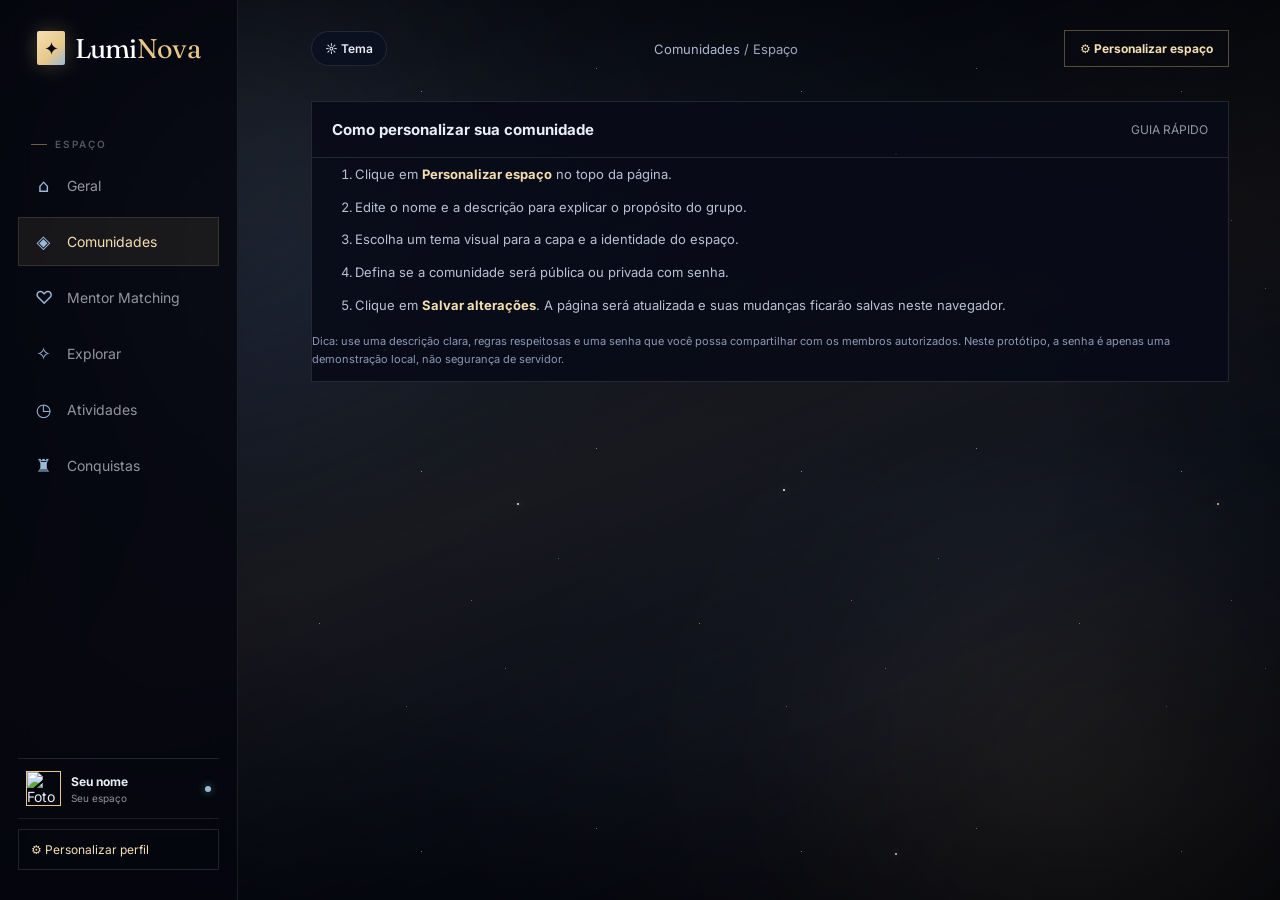
==== comunidade-detalhe.html @ b1972769 "Add files via upload" ====
<!doctype html><html lang="pt-BR"><head><meta charset="UTF-8"><meta name="viewport" content="width=device-width,initial-scale=1"><meta name="theme-color" content="#080b16"><title>Espaço da comunidade — LumiNova</title><link rel="preconnect" href="https://fonts.googleapis.com"><link href="https://fonts.googleapis.com/css2?family=Fraunces:opsz,wght@9..144,400;9..144,500&family=Inter:wght@300;400;500;600;700&display=swap" rel="stylesheet"><link rel="stylesheet" href="style.css"></head><body class="ln-page">
<div class="sky" aria-hidden="true"><div class="haze haze--north"></div><div class="haze haze--south"></div><div class="belt"></div><div class="stars stars--far"></div><div class="stars stars--near"></div><div class="vignette"></div></div><div class="ln-layout"><aside class="sidebar ln-profile-sidebar">
<a class="brand" href="perfil.html" aria-label="LumiNova início"><span class="brand-mark">✦</span><span>Lumi<span>Nova</span></span></a>
<p class="nav-label">ESPAÇO</p><nav class="main-nav"><a href="geral.html" class="nav-link"><span>⌂</span> Geral</a><a href="comunidades.html" class="nav-link active"><span>◈</span> Comunidades</a><a href="mentor-matching.html" class="nav-link"><span>♡</span> Mentor Matching</a><a href="#" class="nav-link" data-construction="Explorar"><span>✧</span> Explorar</a><a href="#" class="nav-link" data-construction="Atividades"><span>◷</span> Atividades</a><a href="#" class="nav-link" data-construction="Conquistas"><span>♜</span> Conquistas</a></nav><div class="sidebar-bottom"><div class="mini-profile"><img id="sideAvatar" src="" alt="Foto de perfil"><div><strong id="sideName">Seu nome</strong><small>Seu espaço</small></div><span class="online-dot"></span></div><a class="settings-link" href="perfil.html" style="text-decoration:none;display:block">⚙ Personalizar perfil</a></div></aside><main class="ln-content"><header class="ln-top"><button type="button" class="ln-theme-toggle" id="lnThemeToggle" aria-label="Alternar tema" title="Alternar modo claro/escuro">☼ Tema</button><div class="ln-crumb"><a href="comunidades.html" style="color:#aeb6d1;text-decoration:none">Comunidades</a> <span> / </span> <span id="detailCrumb">Espaço</span></div><button class="ln-btn ghost" id="customizeCommunity">⚙ Personalizar espaço</button></header><div id="detailRoot"></div>
<section class="ln-panel ln-tutorial"><div class="ln-panel-head"><h2>Como personalizar sua comunidade</h2><span class="ln-muted">GUIA RÁPIDO</span></div><ol><li>Clique em <strong>Personalizar espaço</strong> no topo da página.</li><li>Edite o nome e a descrição para explicar o propósito do grupo.</li><li>Escolha um tema visual para a capa e a identidade do espaço.</li><li>Defina se a comunidade será pública ou privada com senha.</li><li>Clique em <strong>Salvar alterações</strong>. A página será atualizada e suas mudanças ficarão salvas neste navegador.</li></ol><p class="ln-notice">Dica: use uma descrição clara, regras respeitosas e uma senha que você possa compartilhar com os membros autorizados. Neste protótipo, a senha é apenas uma demonstração local, não segurança de servidor.</p></section></main></div><div class="ln-modal-backdrop" id="customizeModal"><form class="ln-modal" id="customizeForm"><span class="ln-kicker">IDENTIDADE DO ESPAÇO</span><h2>Personalizar comunidade</h2><p>Adapte a página ao estilo do seu grupo. As mudanças ficam salvas neste navegador.</p><div class="ln-field"><label for="editName">Nome</label><input class="ln-input" id="editName" maxlength="50" required></div><div class="ln-field"><label for="editDesc">Descrição</label><textarea id="editDesc" maxlength="180" required></textarea></div><div class="ln-setting-grid"><div class="ln-field"><label for="editTheme">Tema visual</label><select class="ln-input" id="editTheme"><option value="purple">Violeta cósmico</option><option value="blue">Azul digital</option><option value="rose">Rosa criativo</option><option value="green">Verde natureza</option></select></div><div class="ln-field"><label for="editPrivacy">Privacidade</label><select class="ln-input" id="editPrivacy"><option value="public">Pública</option><option value="private">Privada com senha</option></select></div></div><div class="ln-field" id="editPasswordWrap"><label for="editPassword">Definir nova senha (opcional)</label><input class="ln-input" id="editPassword" type="password" minlength="4" placeholder="Deixe vazio para manter a atual"></div><div class="ln-modal-actions"><button type="button" class="ln-btn ghost" data-close>Cancelar</button><button class="ln-btn" type="submit">Salvar alterações</button></div></form></div><div class="ln-modal-backdrop" id="passwordModal"><form class="ln-modal" id="passwordForm"><span class="ln-kicker">ESPAÇO PRIVADO</span><h2>Esta comunidade tem acesso restrito</h2><p>Digite a senha de acesso para entrar neste espaço.</p><div class="ln-field"><label for="accessPassword">Senha</label><input class="ln-input" id="accessPassword" type="password" required autocomplete="current-password"></div><p id="passwordError" style="color:#ff9fbd;display:none">Senha incorreta. Tente novamente.</p><div class="ln-modal-actions"><a href="comunidades.html" class="ln-btn ghost" style="text-decoration:none">Voltar</a><button class="ln-btn" type="submit">Entrar</button></div></form></div><script src="comunidade-app.js" defer></script><script src="comunidade-enhancements.js" defer></script></body></html>
---- style.css ----
/* ============================================================
   BASE
   ============================================================ */
*,
*::before,
*::after {
  box-sizing: border-box;
  margin: 0;
  padding: 0;
}

:root {
  --bg: #04060f;
  --bg-soft: #080c18;
  --ink: #e9eef7;
  --ink-mid: rgba(233, 238, 247, 0.62);
  --ink-low: rgba(233, 238, 247, 0.34);
  --line: rgba(233, 238, 247, 0.1);

  --gold: #e8c88a;
  --gold-soft: #f4dfb3;
  --ice: #9db9d8;
  --ice-soft: #c6d7ea;

  --serif: "Fraunces", Georgia, serif;
  --sans: "Inter", system-ui, sans-serif;

  --ease: cubic-bezier(0.22, 1, 0.36, 1);
}

html,
body {
  height: 100%;
}

body {
  font-family: var(--sans);
  background: var(--bg);
  color: var(--ink);
  overflow: hidden;
  -webkit-font-smoothing: antialiased;
  text-rendering: optimizeLegibility;
}

button {
  font-family: inherit;
}

/* ============================================================
   CÉU
   ============================================================ */
.sky {
  position: fixed;
  inset: 0;
  z-index: 1;
  background:
    radial-gradient(
      1200px 700px at 18% 12%,
      rgba(157, 185, 216, 0.09),
      transparent 60%
    ),
    radial-gradient(
      1000px 600px at 82% 88%,
      rgba(232, 200, 138, 0.07),
      transparent 60%
    ),
    linear-gradient(180deg, #04060f 0%, #070b16 55%, #04060f 100%);
  overflow: hidden;
}

/* névoas (2, não 3) */
.haze {
  position: absolute;
  border-radius: 50%;
  filter: blur(90px);
  mix-blend-mode: screen;
  opacity: 0.5;
}
.haze--north {
  width: 60vmax;
  height: 45vmax;
  top: -12%;
  left: -12%;
  background: radial-gradient(
    circle,
    rgba(157, 185, 216, 0.35),
    transparent 65%
  );
  animation: hazeA 90s ease-in-out infinite alternate;
}
.haze--south {
  width: 55vmax;
  height: 50vmax;
  bottom: -18%;
  right: -12%;
  background: radial-gradient(
    circle,
    rgba(232, 200, 138, 0.22),
    transparent 65%
  );
  animation: hazeB 110s ease-in-out infinite alternate;
}
@keyframes hazeA {
  to {
    transform: translate(5%, 4%) scale(1.08);
  }
}
@keyframes hazeB {
  to {
    transform: translate(-4%, -5%) scale(1.06);
  }
}

/* via láctea */
.belt {
  position: absolute;
  left: 50%;
  top: 50%;
  width: 220vmax;
  height: 70vmax;
  transform: translate(-50%, -50%) rotate(-22deg);
  background: linear-gradient(
    180deg,
    transparent 0%,
    rgba(157, 185, 216, 0.035) 25%,
    rgba(232, 200, 138, 0.09) 50%,
    rgba(157, 185, 216, 0.035) 75%,
    transparent 100%
  );
  filter: blur(28px);
  animation: beltBreath 14s ease-in-out infinite;
}
@keyframes beltBreath {
  0%,
  100% {
    opacity: 0.85;
  }
  50% {
    opacity: 1;
  }
}

/* estrelas (2 camadas — menos é mais) */
.stars {
  position: absolute;
  inset: 0;
  background-repeat: repeat;
}
.stars--far {
  background-image:
    radial-gradient(
      1px 1px at 11% 24%,
      rgba(233, 238, 247, 0.8) 50%,
      transparent 51%
    ),
    radial-gradient(
      1px 1px at 33% 76%,
      rgba(233, 238, 247, 0.55) 50%,
      transparent 51%
    ),
    radial-gradient(
      1px 1px at 57% 18%,
      rgba(198, 215, 234, 0.8) 50%,
      transparent 51%
    ),
    radial-gradient(
      1px 1px at 84% 64%,
      rgba(244, 223, 179, 0.7) 50%,
      transparent 51%
    ),
    radial-gradient(
      1px 1px at 7% 86%,
      rgba(233, 238, 247, 0.5) 50%,
      transparent 51%
    ),
    radial-gradient(
      1px 1px at 47% 47%,
      rgba(233, 238, 247, 0.45) 50%,
      transparent 51%
    ),
    radial-gradient(
      1px 1px at 76% 30%,
      rgba(198, 215, 234, 0.65) 50%,
      transparent 51%
    ),
    radial-gradient(
      1px 1px at 24% 58%,
      rgba(233, 238, 247, 0.55) 50%,
      transparent 51%
    );
  background-size: 380px 380px;
  opacity: 0.7;
  animation: twinkle 7s ease-in-out infinite alternate;
}
.stars--near {
  background-image:
    radial-gradient(
      2px 2px at 28% 22%,
      rgba(233, 238, 247, 1) 50%,
      transparent 51%
    ),
    radial-gradient(
      2px 2px at 74% 72%,
      rgba(244, 223, 179, 0.95) 50%,
      transparent 51%
    ),
    radial-gradient(
      2px 2px at 55% 50%,
      rgba(198, 215, 234, 0.95) 50%,
      transparent 51%
    ),
    radial-gradient(
      2px 2px at 12% 70%,
      rgba(233, 238, 247, 0.9) 50%,
      transparent 51%
    );
  background-size: 700px 700px;
  opacity: 0.85;
  filter: drop-shadow(0 0 3px rgba(198, 215, 234, 0.5));
  animation: twinkle 11s ease-in-out infinite alternate;
}
@keyframes twinkle {
  from {
    opacity: 0.55;
  }
  to {
    opacity: 0.95;
  }
}

/* vinheta */
.vignette {
  position: absolute;
  inset: 0;
  background: radial-gradient(
    ellipse at center,
    transparent 45%,
    rgba(0, 0, 0, 0.55) 100%
  );
  pointer-events: none;
}

/* ============================================================
   INTRO 
   ============================================================ */
.intro {
  position: fixed;
  inset: 0;
  z-index: 50;
  display: grid;
  place-items: center;
  background: #04060f;
  transition: opacity 1.1s var(--ease);
}
body.ready .intro {
  opacity: 0;
  pointer-events: none;
}

/* um único flash, um anel, uma palavra */
.intro__core {
  width: 6px;
  height: 6px;
  border-radius: 50%;
  background: #fff;
  box-shadow:
    0 0 24px 8px rgba(244, 223, 179, 0.9),
    0 0 80px 30px rgba(232, 200, 138, 0.35);
  animation: coreGrow 2.4s var(--ease) forwards;
}
@keyframes coreGrow {
  0% {
    transform: scale(0);
    opacity: 0;
  }
  40% {
    transform: scale(1);
    opacity: 1;
  }
  100% {
    transform: scale(4.5);
    opacity: 0;
  }
}

.intro__ring {
  position: absolute;
  width: 14px;
  height: 14px;
  border-radius: 50%;
  border: 1px solid rgba(244, 223, 179, 0.7);
  animation: ringOut 2.4s var(--ease) forwards;
  opacity: 0;
}
@keyframes ringOut {
  0%,
  40% {
    transform: scale(0);
    opacity: 0;
  }
  55% {
    transform: scale(1);
    opacity: 1;
  }
  100% {
    transform: scale(70);
    opacity: 0;
  }
}

.intro__word {
  position: absolute;
  left: 50%;
  top: 50%;
  transform: translate(-50%, -50%);
  font-family: var(--serif);
  font-weight: 300;
  font-size: clamp(44px, 8vw, 96px);
  letter-spacing: 0.28em;
  color: transparent;
  background: linear-gradient(180deg, #ffffff 0%, #f4dfb3 55%, #9db9d8 100%);
  -webkit-background-clip: text;
  background-clip: text;
  -webkit-text-fill-color: transparent;
  opacity: 0;
  animation: wordIn 1.4s var(--ease) 0.9s forwards;
  user-select: none;
  padding-left: 0.28em;
}
@keyframes wordIn {
  0% {
    opacity: 0;
    letter-spacing: 0.55em;
    filter: blur(14px);
  }
  100% {
    opacity: 1;
    letter-spacing: 0.28em;
    filter: blur(0);
  }
}

.intro__skip {
  position: absolute;
  right: 24px;
  bottom: 24px;
  padding: 8px 16px;
  background: transparent;
  border: 1px solid var(--line);
  border-radius: 100px;
  color: var(--ink-low);
  font-size: 11px;
  letter-spacing: 0.14em;
  text-transform: uppercase;
  cursor: pointer;
  transition:
    color 0.25s var(--ease),
    border-color 0.25s var(--ease);
  opacity: 0;
  animation: fadeIn 0.7s var(--ease) 1.4s forwards;
}
.intro__skip:hover {
  color: var(--gold-soft);
  border-color: rgba(232, 200, 138, 0.35);
}
@keyframes fadeIn {
  to {
    opacity: 1;
  }
}

.screen {
  position: relative;
  z-index: 5;
  min-height: 100vh;
  display: none;
  opacity: 0;
  transition: opacity 0.8s var(--ease);
}
.screen.is-active {
  display: grid;
  opacity: 1;
}

/* ---------- BOAS-VINDAS ---------- */
.welcome {
  place-items: center;
  text-align: center;
  padding: 40px 24px;
}

.welcome__inner {
  display: grid;
  gap: 22px;
  justify-items: center;
  max-width: 640px;
}

.welcome__mark {
  display: inline-flex;
  align-items: center;
  gap: 10px;
  color: var(--ink-mid);
  font-family: var(--serif);
  font-size: 15px;
  letter-spacing: 0.16em;
  text-transform: uppercase;
  opacity: 0;
  animation: rise 0.9s var(--ease) 0.1s forwards;
}
.welcome__mark svg {
  filter: drop-shadow(0 0 6px rgba(232, 200, 138, 0.5));
}

.welcome__title {
  font-family: var(--serif);
  font-weight: 300;
  font-size: clamp(56px, 12vw, 150px);
  line-height: 0.95;
  letter-spacing: 0.14em;
  padding-left: 0.14em;
  color: transparent;
  background: linear-gradient(180deg, #ffffff 0%, #f4dfb3 55%, #9db9d8 100%);
  -webkit-background-clip: text;
  background-clip: text;
  -webkit-text-fill-color: transparent;
  opacity: 0;
  animation: rise 1.1s var(--ease) 0.25s forwards;
  user-select: none;
}

.welcome__sub {
  font-family: var(--serif);
  font-style: italic;
  font-size: clamp(15px, 1.6vw, 20px);
  color: var(--ink-mid);
  letter-spacing: 0.02em;
  opacity: 0;
  animation: rise 1s var(--ease) 0.45s forwards;
}

.welcome__cta {
  margin-top: 10px;
  padding: 14px 42px;
  background: transparent;
  border: 1px solid rgba(232, 200, 138, 0.4);
  border-radius: 100px;
  color: var(--gold-soft);
  font-size: 12px;
  font-weight: 500;
  letter-spacing: 0.22em;
  text-transform: uppercase;
  cursor: pointer;
  transition:
    background 0.3s var(--ease),
    border-color 0.3s var(--ease),
    color 0.3s var(--ease),
    transform 0.3s var(--ease);
  opacity: 0;
  animation: rise 1s var(--ease) 0.65s forwards;
}
.welcome__cta:hover {
  background: rgba(232, 200, 138, 0.08);
  border-color: rgba(232, 200, 138, 0.75);
  color: #fff;
  transform: translateY(-1px);
}

.welcome__foot {
  margin-top: 30px;
  font-size: 11px;
  color: var(--ink-low);
  letter-spacing: 0.2em;
  text-transform: uppercase;
  opacity: 0;
  animation: rise 1s var(--ease) 0.85s forwards;
}

@keyframes rise {
  from {
    opacity: 0;
    transform: translateY(14px);
  }
  to {
    opacity: 1;
    transform: translateY(0);
  }
}

/* ----------  LOGIN ---------- */
.login {
  grid-template-columns: 1.05fr 1fr;
  align-items: center;
  gap: 70px;
  max-width: 1180px;
  margin: 0 auto;
  padding: 100px 44px 48px;
}

.login__intro {
  max-width: 480px;
}

.login__eyebrow {
  font-size: 11px;
  letter-spacing: 0.28em;
  text-transform: uppercase;
  color: var(--ink-low);
  margin-bottom: 20px;
  display: inline-flex;
  align-items: center;
  gap: 12px;
}
.login__eyebrow::before,
.login__eyebrow::after {
  content: "";
  width: 28px;
  height: 1px;
  background: linear-gradient(90deg, transparent, rgba(232, 200, 138, 0.45));
}
.login__eyebrow::after {
  background: linear-gradient(90deg, rgba(232, 200, 138, 0.45), transparent);
}

.login__title {
  font-family: var(--serif);
  font-weight: 300;
  font-size: clamp(34px, 4.2vw, 52px);
  line-height: 1.08;
  letter-spacing: -0.01em;
  margin-bottom: 20px;
}
.login__title em {
  font-style: italic;
  color: var(--gold-soft);
}

.login__text {
  font-size: 15px;
  line-height: 1.75;
  color: var(--ink-mid);
  margin-bottom: 30px;
}

.login__facts {
  list-style: none;
  display: grid;
  gap: 12px;
}
.login__facts li {
  display: flex;
  align-items: center;
  gap: 12px;
  font-size: 14px;
  color: var(--ink-mid);
}
.dot {
  width: 5px;
  height: 5px;
  border-radius: 50%;
  background: var(--gold);
  box-shadow: 0 0 8px rgba(232, 200, 138, 0.7);
  flex-shrink: 0;
}

/* card */
.card {
  padding: 38px 34px;
  background: rgba(255, 255, 255, 0.028);
  border: 1px solid var(--line);
  border-radius: 20px;
  backdrop-filter: blur(18px);
  box-shadow: 0 30px 70px rgba(0, 0, 0, 0.45);
}

.card h2 {
  font-family: var(--serif);
  font-weight: 400;
  font-size: 26px;
  letter-spacing: -0.01em;
  margin-bottom: 6px;
}
.card__sub {
  font-size: 13px;
  color: var(--ink-mid);
  margin-bottom: 26px;
}

.field {
  margin-bottom: 18px;
}

.field label {
  display: block;
  font-size: 11px;
  font-weight: 500;
  letter-spacing: 0.12em;
  text-transform: uppercase;
  color: var(--ink-mid);
  margin-bottom: 8px;
}

.field input {
  width: 100%;
  padding: 13px 15px;
  background: rgba(255, 255, 255, 0.035);
  border: 1px solid var(--line);
  border-radius: 11px;
  color: var(--ink);
  font-family: var(--sans);
  font-size: 14px;
  transition:
    border-color 0.25s var(--ease),
    background 0.25s var(--ease),
    box-shadow 0.25s var(--ease);
}
.field input::placeholder {
  color: rgba(233, 238, 247, 0.28);
}
.field input:focus {
  outline: none;
  border-color: rgba(157, 185, 216, 0.5);
  background: rgba(157, 185, 216, 0.05);
  box-shadow: 0 0 0 3px rgba(157, 185, 216, 0.08);
}

.field--pw {
  position: relative;
}
.field--pw input {
  padding-right: 84px;
}

.toggle-pw {
  position: absolute;
  right: 12px;
  top: 11px;
  padding: 4px 8px;
  background: none;
  border: none;
  color: var(--ice);
  font-size: 11px;
  font-weight: 500;
  letter-spacing: 0.08em;
  text-transform: uppercase;
  cursor: pointer;
  transition: color 0.25s var(--ease);
}
.toggle-pw:hover {
  color: var(--ice-soft);
}

.row {
  display: flex;
  align-items: center;
  justify-content: space-between;
  margin-bottom: 22px;
  font-size: 12px;
}
.remember {
  display: inline-flex;
  align-items: center;
  gap: 8px;
  color: var(--ink-mid);
  cursor: pointer;
  font-size: 12px;
}
.remember input {
  accent-color: var(--gold);
  cursor: pointer;
}
.forgot {
  color: var(--ice);
  text-decoration: none;
  transition: color 0.25s var(--ease);
}
.forgot:hover {
  color: var(--ice-soft);
  text-decoration: underline;
}

.btn {
  width: 100%;
  padding: 14px;
  border: none;
  border-radius: 11px;
  font-size: 12px;
  font-weight: 600;
  letter-spacing: 0.22em;
  text-transform: uppercase;
  cursor: pointer;
  transition:
    transform 0.25s var(--ease),
    background 0.25s var(--ease),
    border-color 0.25s var(--ease),
    box-shadow 0.25s var(--ease);
}

.btn--solid {
  background: linear-gradient(
    135deg,
    var(--gold-soft),
    var(--gold) 55%,
    var(--ice)
  );
  color: #0a0f1c;
  box-shadow: 0 10px 30px rgba(232, 200, 138, 0.22);
}
.btn--solid:hover {
  transform: translateY(-1px);
  box-shadow: 0 14px 40px rgba(232, 200, 138, 0.35);
}

.btn--ghost {
  background: transparent;
  border: 1px solid rgba(157, 185, 216, 0.3);
  color: var(--ink);
}
.btn--ghost:hover {
  background: rgba(157, 185, 216, 0.08);
  border-color: rgba(157, 185, 216, 0.55);
}

.or {
  display: flex;
  align-items: center;
  gap: 12px;
  margin: 20px 0;
  color: var(--ink-low);
  font-size: 11px;
  letter-spacing: 0.28em;
  text-transform: uppercase;
}
.or::before,
.or::after {
  content: "";
  flex: 1;
  height: 1px;
  background: linear-gradient(90deg, transparent, var(--line), transparent);
}

.back {
  position: absolute;
  top: 28px;
  left: 34px;
  z-index: 6;
  padding: 6px 4px;
  background: none;
  border: none;
  color: var(--ink-low);
  font-size: 11px;
  letter-spacing: 0.2em;
  text-transform: uppercase;
  cursor: pointer;
  transition: color 0.25s var(--ease);
}
.back:hover {
  color: var(--gold-soft);
}

/* ============================================================
  CADASTRO
   ============================================================ */
.modal {
  position: fixed;
  inset: 0;
  z-index: 80;
  display: none;
  align-items: center;
  justify-content: center;
  padding: 20px;
  background: rgba(4, 6, 15, 0.85);
  backdrop-filter: blur(8px);
}

.modal__box {
  position: relative;
  width: 100%;
  max-width: 420px;
  padding: 32px 28px;
  background: #080c18;
  border: 1px solid var(--line);
  border-radius: 18px;
  box-shadow: 0 40px 90px rgba(0, 0, 0, 0.6);
}

.modal__close {
  position: absolute;
  top: 12px;
  right: 14px;
  width: 30px;
  height: 30px;
  background: transparent;
  border: none;
  color: var(--ink-low);
  font-size: 20px;
  cursor: pointer;
}

.modal__title {
  font-family: var(--serif);
  font-weight: 400;
  font-size: 24px;
  margin-bottom: 4px;
}

.modal__sub {
  font-size: 12px;
  color: var(--ink-mid);
  margin-bottom: 20px;
}

/* ===
   RESPONSIVO
   ===*/
@media (max-width: 900px) {
  body {
    overflow: auto;
  }
  .login {
    grid-template-columns: 1fr;
    gap: 40px;
    max-width: 560px;
    padding: 90px 22px 40px;
  }
  .login__title {
    font-size: 36px;
  }
  .card {
    padding: 30px 24px;
  }
}

@media (prefers-reduced-motion: reduce) {
  *,
  *::before,
  *::after {
    animation-duration: 0.001ms !important;
    transition-duration: 0.001ms !important;
  }
  .intro {
    display: none;
  }
  .welcome__mark,
  .welcome__title,
  .welcome__sub,
  .welcome__cta,
  .welcome__foot {
    opacity: 1 !important;
    transform: none !important;
  }
}
/* ============================================================
   BASE + TEMA (Luminova — Fraunces + Inter, dourado/gelo)
   ============================================================ */
@import url("https://fonts.googleapis.com/css2?family=Fraunces:opsz,wght@9..144,300;9..144,400;9..144,500&family=Inter:wght@300;400;500;600&display=swap");

:root {
  --bg: #04060f;
  --bg-soft: #080c18;
  --panel: #0b1020;
  --panel-2: #0f1428;
  --ink: #e9eef7;
  --muted: rgba(233, 238, 247, 0.62);
  --muted-2: rgba(233, 238, 247, 0.34);
  --line: rgba(233, 238, 247, 0.1);

  --gold: #e8c88a;
  --gold-soft: #f4dfb3;
  --ice: #9db9d8;
  --ice-soft: #c6d7ea;

  --accent: var(--gold);
  --highlight: var(--ice);

  --serif: "Fraunces", Georgia, serif;
  --sans: "Inter", system-ui, sans-serif;
  --ease: cubic-bezier(0.22, 1, 0.36, 1);

  --radius: 2px; /* bordas retas (não curvadas) */
}

* {
  box-sizing: border-box;
  margin: 0;
  padding: 0;
}
html {
  scroll-behavior: smooth;
}

body {
  font-family: var(--sans);
  background: var(--bg);
  color: var(--ink);
  font-size: 14px;
  -webkit-font-smoothing: antialiased;
  text-rendering: optimizeLegibility;
  min-height: 100vh;
  overflow-x: hidden;
}

button,
input,
textarea,
select {
  font: inherit;
  color: inherit;
}
button {
  cursor: pointer;
  background: none;
  border: 0;
}
a {
  color: inherit;
  text-decoration: none;
}

/* ============================================================
   CÉU (fundo cósmico)
   ============================================================ */
.sky {
  position: fixed;
  inset: 0;
  z-index: 0;
  pointer-events: none;
  background:
    radial-gradient(
      1200px 700px at 18% 12%,
      rgba(157, 185, 216, 0.08),
      transparent 60%
    ),
    radial-gradient(
      1000px 600px at 82% 88%,
      rgba(232, 200, 138, 0.06),
      transparent 60%
    ),
    linear-gradient(180deg, #04060f 0%, #070b16 55%, #04060f 100%);
  overflow: hidden;
}
.haze {
  position: absolute;
  border-radius: 50%;
  filter: blur(90px);
  mix-blend-mode: screen;
  opacity: 0.45;
}
.haze--north {
  width: 60vmax;
  height: 45vmax;
  top: -12%;
  left: -12%;
  background: radial-gradient(
    circle,
    rgba(157, 185, 216, 0.32),
    transparent 65%
  );
  animation: hazeA 90s ease-in-out infinite alternate;
}
.haze--south {
  width: 55vmax;
  height: 50vmax;
  bottom: -18%;
  right: -12%;
  background: radial-gradient(
    circle,
    rgba(232, 200, 138, 0.2),
    transparent 65%
  );
  animation: hazeB 110s ease-in-out infinite alternate;
}
@keyframes hazeA {
  to {
    transform: translate(5%, 4%) scale(1.08);
  }
}
@keyframes hazeB {
  to {
    transform: translate(-4%, -5%) scale(1.06);
  }
}

.belt {
  position: absolute;
  left: 50%;
  top: 50%;
  width: 220vmax;
  height: 70vmax;
  transform: translate(-50%, -50%) rotate(-22deg);
  background: linear-gradient(
    180deg,
    transparent 0%,
    rgba(157, 185, 216, 0.035) 25%,
    rgba(232, 200, 138, 0.08) 50%,
    rgba(157, 185, 216, 0.035) 75%,
    transparent 100%
  );
  filter: blur(28px);
  animation: beltBreath 14s ease-in-out infinite;
}
@keyframes beltBreath {
  0%,
  100% {
    opacity: 0.85;
  }
  50% {
    opacity: 1;
  }
}

.stars {
  position: absolute;
  inset: 0;
  background-repeat: repeat;
}
.stars--far {
  background-image:
    radial-gradient(
      1px 1px at 11% 24%,
      rgba(233, 238, 247, 0.8) 50%,
      transparent 51%
    ),
    radial-gradient(
      1px 1px at 33% 76%,
      rgba(233, 238, 247, 0.55) 50%,
      transparent 51%
    ),
    radial-gradient(
      1px 1px at 57% 18%,
      rgba(198, 215, 234, 0.8) 50%,
      transparent 51%
    ),
    radial-gradient(
      1px 1px at 84% 64%,
      rgba(244, 223, 179, 0.7) 50%,
      transparent 51%
    ),
    radial-gradient(
      1px 1px at 7% 86%,
      rgba(233, 238, 247, 0.5) 50%,
      transparent 51%
    ),
    radial-gradient(
      1px 1px at 47% 47%,
      rgba(233, 238, 247, 0.45) 50%,
      transparent 51%
    ),
    radial-gradient(
      1px 1px at 76% 30%,
      rgba(198, 215, 234, 0.65) 50%,
      transparent 51%
    ),
    radial-gradient(
      1px 1px at 24% 58%,
      rgba(233, 238, 247, 0.55) 50%,
      transparent 51%
    );
  background-size: 380px 380px;
  opacity: 0.7;
  animation: twinkle 7s ease-in-out infinite alternate;
}
.stars--near {
  background-image:
    radial-gradient(
      2px 2px at 28% 22%,
      rgba(233, 238, 247, 1) 50%,
      transparent 51%
    ),
    radial-gradient(
      2px 2px at 74% 72%,
      rgba(244, 223, 179, 0.95) 50%,
      transparent 51%
    ),
    radial-gradient(
      2px 2px at 55% 50%,
      rgba(198, 215, 234, 0.95) 50%,
      transparent 51%
    ),
    radial-gradient(
      2px 2px at 12% 70%,
      rgba(233, 238, 247, 0.9) 50%,
      transparent 51%
    );
  background-size: 700px 700px;
  opacity: 0.85;
  filter: drop-shadow(0 0 3px rgba(198, 215, 234, 0.5));
  animation: twinkle 11s ease-in-out infinite alternate;
}
@keyframes twinkle {
  from {
    opacity: 0.55;
  }
  to {
    opacity: 0.95;
  }
}

.vignette {
  position: absolute;
  inset: 0;
  background: radial-gradient(
    ellipse at center,
    transparent 45%,
    rgba(0, 0, 0, 0.5) 100%
  );
}

/* ============================================================
   LAYOUT
   ============================================================ */
.app-shell {
  position: relative;
  z-index: 2;
  min-height: 100vh;
  display: flex;
}

/* ---------- SIDEBAR ---------- */
.sidebar {
  width: 238px;
  flex-shrink: 0;
  padding: 26px 16px 20px;
  display: flex;
  flex-direction: column;
  position: sticky;
  top: 0;
  height: 100vh;
  background: rgba(6, 9, 20, 0.72);
  border-right: 1px solid var(--line);
  backdrop-filter: blur(14px);
}

.brand {
  font-family: var(--serif);
  font-size: 22px;
  font-weight: 400;
  letter-spacing: 0.02em;
  display: flex;
  align-items: center;
  gap: 10px;
  margin: 0 6px 44px;
  padding: 6px 8px;
  border: 1px solid transparent;
  transition:
    border-color 0.25s var(--ease),
    background 0.25s var(--ease);
}
.brand:hover {
  border-color: rgba(232, 200, 138, 0.3);
  background: rgba(232, 200, 138, 0.04);
}
.brand > span:last-child span {
  color: var(--gold);
}
.brand-mark {
  width: 34px;
  height: 34px;
  display: grid;
  place-items: center;
  color: #04060f;
  border-radius: var(--radius);
  background: linear-gradient(
    135deg,
    var(--gold-soft),
    var(--gold) 60%,
    var(--ice)
  );
  font-size: 18px;
  box-shadow: 0 0 22px rgba(232, 200, 138, 0.28);
}

.nav-label {
  font-size: 10px;
  font-weight: 600;
  letter-spacing: 0.24em;
  color: var(--muted-2);
  padding: 0 10px;
  margin-bottom: 12px;
  display: flex;
  align-items: center;
  gap: 8px;
}
.nav-label::before {
  content: "";
  width: 16px;
  height: 1px;
  background: rgba(232, 200, 138, 0.45);
}

.main-nav {
  display: grid;
  gap: 4px;
}

.nav-link {
  display: flex;
  align-items: center;
  gap: 12px;
  color: var(--muted);
  padding: 12px 12px;
  border: 1px solid transparent;
  border-radius: var(--radius);
  font-size: 13px;
  transition:
    background 0.2s var(--ease),
    border-color 0.2s var(--ease),
    color 0.2s var(--ease);
}
.nav-link span {
  width: 22px;
  text-align: center;
  color: var(--ice);
  font-size: 17px;
}
.nav-link:hover,
.nav-link:focus-visible {
  background: rgba(232, 200, 138, 0.05);
  border-color: rgba(232, 200, 138, 0.28);
  color: #fff;
  outline: none;
}
.nav-link:hover span {
  color: var(--gold-soft);
}

.sidebar-bottom {
  margin-top: auto;
  padding-top: 18px;
}

.mini-profile {
  display: flex;
  align-items: center;
  gap: 10px;
  padding: 12px 8px;
  border-top: 1px solid var(--line);
  border-bottom: 1px solid var(--line);
  margin-bottom: 10px;
}
.mini-profile img {
  width: 34px;
  height: 34px;
  object-fit: cover;
  border: 1px solid var(--gold);
  border-radius: var(--radius);
}
.mini-profile div {
  display: grid;
  gap: 3px;
  min-width: 0;
  flex: 1;
}
.mini-profile strong {
  font-size: 12px;
  white-space: nowrap;
  overflow: hidden;
  text-overflow: ellipsis;
}
.mini-profile small {
  font-size: 10px;
  color: var(--muted);
}
.online-dot,
.status-dot {
  width: 7px;
  height: 7px;
  background: #64e4b0;
  box-shadow: 0 0 8px rgba(100, 228, 176, 0.6);
  border-radius: 50%;
}

.settings-link {
  width: 100%;
  padding: 10px 12px;
  border: 1px solid var(--line);
  border-radius: var(--radius);
  color: var(--muted);
  font-size: 12px;
  text-align: left;
  transition:
    border-color 0.2s var(--ease),
    color 0.2s var(--ease),
    background 0.2s var(--ease);
}
.settings-link:hover {
  border-color: rgba(232, 200, 138, 0.4);
  color: var(--gold-soft);
  background: rgba(232, 200, 138, 0.04);
}

/* ---------- MAIN ---------- */
.main-content {
  width: calc(100% - 238px);
  max-width: 1800px;
  margin: 0 auto;
  padding: 0 32px 40px;
  min-width: 0;
}

.topbar {
  height: 72px;
  display: flex;
  align-items: center;
  gap: 16px;
  border-bottom: 1px solid var(--line);
  margin-bottom: 24px;
}
.breadcrumbs {
  color: var(--muted);
  font-size: 12px;
  flex: 1;
  letter-spacing: 0.04em;
}
.breadcrumbs span {
  color: var(--muted-2);
  padding: 0 8px;
}

.search-box {
  height: 38px;
  width: min(340px, 35vw);
  display: flex;
  align-items: center;
  gap: 10px;
  background: rgba(255, 255, 255, 0.03);
  border: 1px solid var(--line);
  border-radius: var(--radius);
  padding: 0 12px;
  color: var(--muted);
}
.search-box > span {
  font-size: 20px;
}
.search-box input {
  width: 100%;
  background: transparent;
  border: 0;
  outline: 0;
  font-size: 12px;
}
.search-box input::placeholder {
  color: var(--muted-2);
}

.icon-button {
  position: relative;
  width: 38px;
  height: 38px;
  background: rgba(255, 255, 255, 0.03);
  border: 1px solid var(--line);
  border-radius: var(--radius);
  color: var(--ice-soft);
  font-size: 18px;
  transition:
    border-color 0.2s var(--ease),
    color 0.2s var(--ease);
}
.icon-button:hover {
  border-color: rgba(232, 200, 138, 0.4);
  color: var(--gold-soft);
}
.icon-button i {
  position: absolute;
  width: 6px;
  height: 6px;
  background: var(--gold);
  border-radius: 50%;
  right: 8px;
  top: 7px;
  box-shadow: 0 0 8px rgba(232, 200, 138, 0.8);
}

/* ============================================================
   PROFILE HERO
   ============================================================ */
.profile-hero {
  border: 1px solid var(--line);
  background: rgba(8, 12, 24, 0.6);
  backdrop-filter: blur(14px);
  border-radius: var(--radius);
  overflow: hidden;
  margin-bottom: 26px;
}

.cover {
  height: 200px;
  position: relative;
  overflow: hidden;
  background: linear-gradient(
    110deg,
    #0a0718 0%,
    #241540 44%,
    #4d2f63 76%,
    #131830 100%
  );
}
.cover::before,
.cover::after {
  content: "";
  position: absolute;
  border-radius: 50%;
  pointer-events: none;
}
.cover::before {
  width: 420px;
  height: 420px;
  right: 10%;
  top: -290px;
  border: 1px solid rgba(232, 200, 138, 0.22);
  box-shadow:
    0 0 0 26px rgba(232, 200, 138, 0.03),
    0 0 0 58px rgba(232, 200, 138, 0.04),
    0 0 0 100px rgba(232, 200, 138, 0.03);
}
.cover::after {
  width: 240px;
  height: 240px;
  right: 18%;
  bottom: -210px;
  background: rgba(157, 185, 216, 0.22);
  box-shadow: 0 0 90px rgba(157, 185, 216, 0.5);
}

.cover[data-style="ocean"] {
  background: linear-gradient(
    110deg,
    #061229,
    #123a63 50%,
    #4a78a8 76%,
    #101838
  );
}
.cover[data-style="sunset"] {
  background: linear-gradient(
    110deg,
    #2a1030,
    #6c2752 53%,
    #b8607a 80%,
    #2c2352
  );
}
.cover[data-style="forest"] {
  background: linear-gradient(
    110deg,
    #0a1f21,
    #104a48 48%,
    #4a8a76 77%,
    #1e2450
  );
}

.cover-stars {
  position: absolute;
  inset: 0;
  opacity: 0.6;
  background-image:
    radial-gradient(2px 2px at 10% 28%, #fff 50%, transparent 60%),
    radial-gradient(1px 1px at 23% 72%, #fff 50%, transparent 60%),
    radial-gradient(2px 2px at 53% 24%, #fff 50%, transparent 60%),
    radial-gradient(1px 1px at 69% 61%, #fff 50%, transparent 60%),
    radial-gradient(2px 2px at 86% 27%, #fff 50%, transparent 60%),
    radial-gradient(1px 1px at 93% 72%, #fff 50%, transparent 60%);
}

.cover-copy {
  position: absolute;
  left: 32px;
  top: 30px;
  z-index: 1;
}
.eyebrow {
  font-size: 10px;
  font-weight: 600;
  letter-spacing: 0.28em;
  color: var(--muted-2);
  text-transform: uppercase;
}
.cover-copy .eyebrow {
  color: var(--gold-soft);
}
.cover-copy p {
  font-family: var(--serif);
  font-size: 24px;
  line-height: 1.3;
  font-weight: 400;
  letter-spacing: -0.01em;
  margin: 12px 0 0;
}
.cover-copy p span {
  color: var(--gold-soft);
}

.cover-edit {
  position: absolute;
  right: 16px;
  top: 14px;
  border: 1px solid rgba(232, 200, 138, 0.32);
  border-radius: var(--radius);
  background: rgba(4, 6, 15, 0.55);
  color: var(--ink);
  padding: 8px 12px;
  font-size: 11px;
  letter-spacing: 0.06em;
  backdrop-filter: blur(8px);
  transition:
    border-color 0.2s var(--ease),
    color 0.2s var(--ease);
}
.cover-edit:hover {
  border-color: rgba(232, 200, 138, 0.7);
  color: var(--gold-soft);
}

.profile-main {
  display: flex;
  align-items: center;
  gap: 20px;
  padding: 0 24px 22px;
  min-height: 150px;
}

.avatar-wrap {
  position: relative;
  flex-shrink: 0;
  margin-top: -46px;
}
.avatar-wrap img {
  width: 108px;
  height: 108px;
  object-fit: cover;
  border: 3px solid rgba(232, 200, 138, 0.35);
  border-radius: var(--radius);
  background: #04060f;
}
.avatar-edit {
  position: absolute;
  right: -4px;
  bottom: -4px;
  width: 28px;
  height: 28px;
  border: 1px solid rgba(232, 200, 138, 0.4);
  background: var(--bg);
  color: var(--gold-soft);
  font-size: 12px;
  border-radius: var(--radius);
  transition:
    background 0.2s var(--ease),
    color 0.2s var(--ease);
}
.avatar-edit:hover {
  background: rgba(232, 200, 138, 0.15);
  color: #fff;
}
.status-dot {
  position: absolute;
  right: 6px;
  top: 6px;
  border: 2px solid var(--bg);
  width: 11px;
  height: 11px;
}

.profile-info {
  min-width: 0;
  flex: 1;
  padding-top: 14px;
}
.name-line {
  display: flex;
  align-items: center;
  gap: 9px;
  flex-wrap: wrap;
}
.name-line h1 {
  font-family: var(--serif);
  font-weight: 400;
  font-size: 26px;
  letter-spacing: -0.01em;
}
.verified {
  display: grid;
  place-items: center;
  width: 16px;
  height: 16px;
  background: var(--gold);
  color: #04060f;
  font-size: 10px;
  border-radius: 50%;
}
.level {
  font-size: 9px;
  font-weight: 600;
  letter-spacing: 0.14em;
  color: var(--gold-soft);
  background: rgba(232, 200, 138, 0.08);
  border: 1px solid rgba(232, 200, 138, 0.28);
  border-radius: var(--radius);
  padding: 4px 7px;
}
.handle {
  margin: 4px 0 10px;
  color: var(--muted);
  font-size: 12px;
  letter-spacing: 0.04em;
}
.bio {
  font-size: 13px;
  color: var(--ink);
  margin: 0 0 12px;
  line-height: 1.7;
  max-width: 620px;
}
.profile-meta {
  display: flex;
  gap: 16px;
  flex-wrap: wrap;
  color: var(--muted);
  font-size: 11px;
}
.profile-meta a {
  color: var(--gold-soft);
  text-decoration: underline;
  text-underline-offset: 3px;
}

.profile-actions {
  display: flex;
  gap: 8px;
  align-self: flex-start;
  margin-top: 22px;
  flex-shrink: 0;
}

.button-primary,
.button-secondary {
  border-radius: var(--radius);
  padding: 10px 16px;
  font-size: 11px;
  font-weight: 600;
  letter-spacing: 0.16em;
  text-transform: uppercase;
  white-space: nowrap;
  transition:
    transform 0.2s var(--ease),
    background 0.2s var(--ease),
    border-color 0.2s var(--ease),
    box-shadow 0.2s var(--ease);
}
.button-primary {
  background: linear-gradient(
    135deg,
    var(--gold-soft),
    var(--gold) 60%,
    var(--ice)
  );
  border: 0;
  color: #04060f;
  box-shadow: 0 8px 22px rgba(232, 200, 138, 0.18);
}
.button-primary:hover {
  transform: translateY(-1px);
  box-shadow: 0 12px 30px rgba(232, 200, 138, 0.3);
}
.button-secondary {
  background: transparent;
  border: 1px solid rgba(157, 185, 216, 0.3);
  color: var(--ink);
}
.button-secondary:hover {
  border-color: rgba(232, 200, 138, 0.55);
  color: var(--gold-soft);
}

.profile-tabs {
  display: flex;
  align-items: center;
  gap: 26px;
  padding: 0 24px;
  border-top: 1px solid var(--line);
  min-height: 50px;
}
.tab {
  height: 50px;
  border-bottom: 1px solid transparent;
  color: var(--muted);
  font-size: 11px;
  letter-spacing: 0.16em;
  text-transform: uppercase;
  padding: 0 2px;
  transition:
    color 0.2s var(--ease),
    border-color 0.2s var(--ease);
}
.tab span {
  font-size: 9px;
  background: rgba(232, 200, 138, 0.1);
  border-radius: var(--radius);
  padding: 3px 5px;
  margin-left: 6px;
}
.tab.active {
  color: var(--gold-soft);
  border-color: var(--gold);
}
.tab:hover {
  color: #fff;
}
.customize-tab {
  margin-left: auto;
  color: var(--ice);
}

/* ============================================================
   CONTENT GRID
   ============================================================ */
.content-grid {
  display: grid;
  grid-template-columns: minmax(0, 1.75fr) minmax(260px, 0.85fr);
  gap: 22px;
}
.left-column,
.right-column {
  min-width: 0;
}

.section-heading,
.side-card-heading {
  display: flex;
  align-items: center;
  justify-content: space-between;
  gap: 12px;
}
.section-heading {
  margin: 0 0 16px;
}
.section-heading h2 {
  font-family: var(--serif);
  font-weight: 400;
  font-size: 20px;
  letter-spacing: -0.01em;
  margin-top: 6px;
}
.muted-count {
  font-size: 13px;
  color: var(--muted-2);
  font-weight: 400;
  font-family: var(--sans);
}
.text-button,
.tiny-link {
  color: var(--gold-soft);
  font-size: 11px;
  letter-spacing: 0.14em;
  text-transform: uppercase;
  transition: color 0.2s var(--ease);
}
.text-button:hover,
.tiny-link:hover {
  color: #fff;
}

/* ---------- COMMUNITY GRID ---------- */
.community-grid {
  display: grid;
  grid-template-columns: repeat(2, minmax(0, 1fr));
  gap: 12px;
  margin-bottom: 26px;
}
.community-card {
  overflow: hidden;
  border: 1px solid var(--line);
  background: rgba(11, 16, 32, 0.72);
  border-radius: var(--radius);
  transition:
    transform 0.2s var(--ease),
    border-color 0.2s var(--ease),
    background 0.2s var(--ease);
  backdrop-filter: blur(10px);
}
.community-card:hover {
  transform: translateY(-2px);
  border-color: rgba(232, 200, 138, 0.45);
}

.community-art {
  height: 120px;
  position: relative;
  overflow: hidden;
  display: grid;
  place-items: center;
}
.community-art::before,
.community-art::after {
  content: "";
  position: absolute;
  border: 1px solid rgba(232, 200, 138, 0.15);
  border-radius: 50%;
  width: 150px;
  height: 150px;
}
.community-art::after {
  width: 210px;
  height: 210px;
}
.community-art > span {
  font-family: var(--serif);
  font-size: 38px;
  font-weight: 400;
  color: #fff;
  z-index: 1;
  text-shadow: 0 0 26px rgba(255, 255, 255, 0.35);
}
.community-art i {
  position: absolute;
  right: 22%;
  top: 18%;
  font-style: normal;
  color: rgba(255, 255, 255, 0.7);
  font-size: 16px;
}
.community-art b {
  position: absolute;
  right: 10px;
  bottom: 8px;
  font-size: 9px;
  letter-spacing: 0.14em;
  color: rgba(255, 255, 255, 0.55);
}

.community-purple .community-art {
  background: radial-gradient(circle at 50% 35%, #7a4fb5, #1a1030 72%);
}
.community-blue .community-art {
  background: radial-gradient(circle at 50% 35%, #4a7fbd, #0f2245 72%);
}
.community-pink .community-art {
  background: radial-gradient(circle at 50% 35%, #b5639d, #331848 72%);
}
.community-teal .community-art {
  background: radial-gradient(circle at 50% 35%, #3fa89c, #0f2e38 72%);
}

.community-body {
  padding: 14px 14px 12px;
}
.card-title {
  display: flex;
  align-items: flex-start;
  justify-content: space-between;
  gap: 8px;
}
.card-title h3 {
  font-size: 13px;
  font-weight: 500;
  letter-spacing: -0.01em;
  margin: 0;
}
.member-count {
  font-size: 10px;
  color: var(--muted);
  white-space: nowrap;
}
.community-body > p {
  color: var(--muted);
  font-size: 11px;
  line-height: 1.6;
  margin: 8px 0 14px;
  min-height: 32px;
}
.card-footer {
  border-top: 1px solid var(--line);
  padding-top: 10px;
  display: flex;
  align-items: center;
  justify-content: space-between;
  gap: 6px;
}
.tag {
  font-size: 9px;
  letter-spacing: 0.14em;
  color: var(--gold-soft);
  background: rgba(232, 200, 138, 0.08);
  border: 1px solid rgba(232, 200, 138, 0.2);
  border-radius: var(--radius);
  padding: 4px 6px;
}
.joined {
  font-size: 10px;
  color: #7ddcae;
  white-space: nowrap;
}

/* ---------- ACTIVITY ---------- */
.activity-section {
  margin-top: 26px;
}
.activity-card {
  display: flex;
  align-items: center;
  gap: 12px;
  padding: 14px;
  margin-bottom: 8px;
  border: 1px solid var(--line);
  border-radius: var(--radius);
  background: rgba(11, 16, 32, 0.72);
  backdrop-filter: blur(10px);
}
.activity-icon {
  width: 34px;
  height: 34px;
  border-radius: var(--radius);
  background: rgba(232, 200, 138, 0.08);
  border: 1px solid rgba(232, 200, 138, 0.2);
  color: var(--gold-soft);
  display: grid;
  place-items: center;
  font-size: 17px;
  flex-shrink: 0;
}
.pink-icon {
  background: rgba(157, 185, 216, 0.08);
  border-color: rgba(157, 185, 216, 0.25);
  color: var(--ice-soft);
}
.activity-text {
  flex: 1;
  min-width: 0;
}
.activity-text p {
  font-size: 12px;
  line-height: 1.65;
  margin: 0 0 5px;
  color: var(--muted);
}
.activity-text strong {
  color: var(--ink);
  font-weight: 500;
}
.activity-text small {
  font-size: 10px;
  color: var(--muted-2);
  letter-spacing: 0.06em;
}
.activity-text small span {
  color: var(--gold-soft);
}
.activity-preview {
  width: 54px;
  height: 46px;
  flex-shrink: 0;
  border-radius: var(--radius);
  background: linear-gradient(
    140deg,
    rgba(232, 200, 138, 0.12),
    rgba(157, 185, 216, 0.12)
  );
  border: 1px solid rgba(232, 200, 138, 0.2);
  display: grid;
  place-content: center;
  text-align: center;
  color: var(--gold-soft);
  font-size: 9px;
  line-height: 1.5;
  letter-spacing: 0.06em;
}
.activity-preview b {
  color: var(--ice-soft);
  font-weight: 500;
}
.badge-preview {
  font-size: 22px;
  color: var(--gold-soft);
}

/* ============================================================
   RIGHT COLUMN
   ============================================================ */
.right-column {
  display: grid;
  align-content: start;
  gap: 14px;
}
.side-card {
  border: 1px solid var(--line);
  border-radius: var(--radius);
  background: rgba(11, 16, 32, 0.72);
  padding: 16px;
  backdrop-filter: blur(10px);
}
.side-card-heading {
  margin-bottom: 16px;
}
.side-card-heading h3 {
  font-size: 12px;
  font-weight: 500;
  letter-spacing: 0.06em;
  text-transform: uppercase;
}
.sparkle {
  color: var(--gold-soft);
  font-size: 16px;
}

.progress-top {
  display: flex;
  align-items: center;
  gap: 12px;
  margin-bottom: 18px;
}
.level-orb {
  width: 44px;
  height: 44px;
  border-radius: var(--radius);
  display: grid;
  place-items: center;
  background: linear-gradient(
    135deg,
    var(--gold-soft),
    var(--gold) 60%,
    var(--ice)
  );
  color: #04060f;
  font-family: var(--serif);
  font-size: 16px;
  font-weight: 500;
  box-shadow: 0 0 22px rgba(232, 200, 138, 0.3);
}
.progress-top div:last-child {
  display: grid;
  gap: 5px;
}
.progress-top strong {
  font-size: 12px;
  font-weight: 500;
}
.progress-top small {
  font-size: 10px;
  color: var(--muted);
}

.progress-label {
  display: flex;
  justify-content: space-between;
  align-items: center;
  margin-bottom: 8px;
}
.progress-label > span {
  font-size: 9px;
  letter-spacing: 0.16em;
  color: var(--muted-2);
}
.progress-label strong {
  font-size: 11px;
  font-weight: 500;
}
.progress-label strong small {
  font-size: 9px;
  color: var(--muted-2);
  font-weight: 400;
}
.progress-track {
  height: 5px;
  background: rgba(255, 255, 255, 0.06);
  border-radius: 0;
  overflow: hidden;
}
.progress-track span {
  display: block;
  height: 100%;
  background: linear-gradient(90deg, var(--gold), var(--ice));
  box-shadow: 0 0 12px rgba(232, 200, 138, 0.5);
}
.progress-note {
  font-size: 10px;
  color: var(--muted);
  margin: 10px 0 0;
}

.achievement-grid {
  display: grid;
  grid-template-columns: repeat(3, minmax(0, 1fr));
  gap: 14px 6px;
}
.achievement {
  display: flex;
  flex-direction: column;
  align-items: center;
  text-align: center;
  gap: 6px;
  min-width: 0;
}
.trophy {
  width: 40px;
  height: 40px;
  border-radius: var(--radius);
  display: grid;
  place-items: center;
  font-size: 19px;
  border: 1px solid var(--line);
}
.gold {
  background: linear-gradient(
    145deg,
    rgba(232, 200, 138, 0.25),
    rgba(232, 200, 138, 0.06)
  );
  color: var(--gold-soft);
}
.violet {
  background: linear-gradient(
    145deg,
    rgba(157, 185, 216, 0.22),
    rgba(157, 185, 216, 0.05)
  );
  color: var(--ice-soft);
}
.blue {
  background: linear-gradient(
    145deg,
    rgba(120, 160, 220, 0.22),
    rgba(120, 160, 220, 0.05)
  );
  color: #a8c6ea;
}
.pink {
  background: linear-gradient(
    145deg,
    rgba(220, 150, 200, 0.22),
    rgba(220, 150, 200, 0.05)
  );
  color: #eab0d6;
}
.teal {
  background: linear-gradient(
    145deg,
    rgba(140, 220, 200, 0.22),
    rgba(140, 220, 200, 0.05)
  );
  color: #a5e2d1;
}
.orange {
  background: linear-gradient(
    145deg,
    rgba(230, 180, 130, 0.22),
    rgba(230, 180, 130, 0.05)
  );
  color: #e9c095;
}
.achievement b {
  font-size: 10px;
  font-weight: 500;
  color: var(--ink);
}
.achievement small {
  font-size: 9px;
  color: var(--muted-2);
}

.favorites-card {
  position: relative;
  overflow: hidden;
}
.favorites-card::after {
  content: "✧";
  position: absolute;
  right: 12px;
  bottom: -20px;
  font-size: 90px;
  color: rgba(232, 200, 138, 0.05);
}
.quote-mark {
  font-family: var(--serif);
  font-size: 40px;
  line-height: 0.7;
  color: var(--gold-soft);
}
.favorites-card > p {
  font-family: var(--serif);
  font-style: italic;
  font-size: 14px;
  line-height: 1.6;
  margin: 8px 0 12px;
  position: relative;
  z-index: 1;
}
.quote-credit {
  font-size: 10px;
  color: var(--muted-2);
  letter-spacing: 0.08em;
}
.footer-note {
  text-align: center;
  font-size: 9px;
  letter-spacing: 0.22em;
  color: var(--muted-2);
  margin: 4px 0;
  text-transform: uppercase;
}
.footer-note span {
  color: var(--gold-soft);
}

/* ============================================================
   ABOUT PANELS
   ============================================================ */
.about-panel {
  border: 1px solid var(--line);
  border-radius: var(--radius);
  background: rgba(11, 16, 32, 0.72);
  padding: 22px;
  backdrop-filter: blur(10px);
}
.about-panel h2 {
  font-family: var(--serif);
  font-weight: 400;
  font-size: 22px;
  margin: 10px 0;
}
.about-panel > p {
  color: var(--muted);
  line-height: 1.8;
  font-size: 13px;
  max-width: 620px;
}
.skills {
  display: flex;
  gap: 8px;
  flex-wrap: wrap;
  margin-top: 18px;
}
.skills span {
  border: 1px solid rgba(232, 200, 138, 0.28);
  background: rgba(232, 200, 138, 0.06);
  color: var(--gold-soft);
  border-radius: var(--radius);
  padding: 7px 10px;
  font-size: 10px;
  letter-spacing: 0.08em;
}
.timeline {
  border-left: 1px solid rgba(232, 200, 138, 0.35);
  margin: 22px 0 0 6px;
  padding-left: 18px;
  display: grid;
  gap: 18px;
}
.timeline > div {
  position: relative;
}
.timeline > div::before {
  content: "";
  position: absolute;
  left: -23px;
  top: 3px;
  width: 7px;
  height: 7px;
  background: var(--gold);
}
.timeline b {
  font-size: 12px;
  font-weight: 500;
  letter-spacing: 0.06em;
}
.timeline p {
  font-size: 12px;
  color: var(--muted);
  margin: 5px 0;
}

.large-achievements {
  grid-template-columns: repeat(4, minmax(0, 1fr));
  margin-top: 22px;
}
.large-achievements .trophy {
  width: 54px;
  height: 54px;
  font-size: 26px;
}

.hidden {
  display: none !important;
}

/* ============================================================
   GENERAL FEED
   ============================================================ */
.general-feed {
  margin-bottom: 22px;
  scroll-margin-top: 16px;
}
.feed-live {
  display: inline-flex;
  align-items: center;
  gap: 7px;
  color: var(--muted);
  font-size: 10px;
  letter-spacing: 0.14em;
  text-transform: uppercase;
}
.feed-live i {
  width: 7px;
  height: 7px;
  background: #62d7a7;
  box-shadow: 0 0 8px rgba(98, 215, 167, 0.6);
}

.composer {
  display: flex;
  gap: 12px;
  padding: 16px;
  background: rgba(11, 16, 32, 0.72);
  border: 1px solid var(--line);
  border-radius: var(--radius);
  margin-bottom: 16px;
  backdrop-filter: blur(10px);
}
.composer-avatar,
.post-avatar-img {
  width: 40px;
  height: 40px;
  flex-shrink: 0;
  object-fit: cover;
  border: 1px solid rgba(232, 200, 138, 0.4);
  border-radius: var(--radius);
}
.composer-main {
  flex: 1;
  min-width: 0;
}
.composer textarea {
  width: 100%;
  resize: vertical;
  min-height: 70px;
  background: transparent;
  border: 0;
  outline: 0;
  font-size: 13px;
  line-height: 1.7;
  color: var(--ink);
}
.composer textarea::placeholder {
  color: var(--muted-2);
}
.composer-bottom {
  display: flex;
  justify-content: space-between;
  align-items: center;
  gap: 10px;
  padding-top: 10px;
  border-top: 1px solid var(--line);
}
.composer-hint {
  color: var(--muted-2);
  font-size: 10px;
  letter-spacing: 0.06em;
}
.composer-hint span {
  color: var(--gold-soft);
}

.feed-filters {
  display: flex;
  align-items: center;
  gap: 8px;
  flex-wrap: wrap;
  margin: 0 0 12px;
}
.feed-filters > span {
  font-family: var(--serif);
  font-size: 15px;
  margin-right: auto;
}
.filter-chip {
  border: 1px solid var(--line);
  background: transparent;
  color: var(--muted);
  border-radius: var(--radius);
  padding: 6px 11px;
  font-size: 10px;
  letter-spacing: 0.1em;
  text-transform: uppercase;
  transition:
    border-color 0.2s var(--ease),
    color 0.2s var(--ease),
    background 0.2s var(--ease);
}
.filter-chip.active,
.filter-chip:hover {
  background: rgba(232, 200, 138, 0.08);
  border-color: rgba(232, 200, 138, 0.4);
  color: var(--gold-soft);
}

.posts-list {
  display: grid;
  gap: 10px;
}
.post-card {
  display: flex;
  gap: 12px;
  padding: 16px;
  background: rgba(11, 16, 32, 0.72);
  border: 1px solid var(--line);
  border-radius: var(--radius);
  min-width: 0;
  transition: border-color 0.2s var(--ease);
  backdrop-filter: blur(10px);
}
.post-card:hover {
  border-color: rgba(232, 200, 138, 0.35);
}
.post-avatar {
  width: 38px;
  height: 38px;
  flex-shrink: 0;
  display: grid;
  place-items: center;
  background: linear-gradient(145deg, var(--gold-soft), var(--gold));
  color: #04060f;
  font-weight: 600;
  font-size: 14px;
  border-radius: var(--radius);
}
.post-avatar.avatar-blue {
  background: linear-gradient(145deg, var(--ice-soft), var(--ice));
  color: #04060f;
}
.post-avatar.avatar-pink {
  background: linear-gradient(145deg, #e9b0d8, #c47cab);
  color: #2a1024;
}
.post-content {
  flex: 1;
  min-width: 0;
}
.post-byline {
  display: flex;
  align-items: center;
  gap: 7px;
  flex-wrap: wrap;
  font-size: 10px;
  color: var(--muted);
}
.post-byline strong {
  font-size: 12px;
  color: var(--ink);
  font-weight: 500;
}
.post-handle,
.post-byline time {
  color: var(--muted-2);
}
.post-topic {
  color: var(--gold-soft);
  background: rgba(232, 200, 138, 0.08);
  border-radius: var(--radius);
  padding: 3px 6px;
  font-size: 9px;
  letter-spacing: 0.08em;
}
.post-content > p {
  font-size: 12.5px;
  line-height: 1.75;
  color: var(--ink);
  white-space: pre-wrap;
  overflow-wrap: anywhere;
  margin: 11px 0;
}
.post-actions {
  display: flex;
  align-items: center;
  gap: clamp(10px, 2.3vw, 26px);
  padding-top: 9px;
  border-top: 1px solid var(--line);
}
.post-action {
  display: inline-flex;
  align-items: center;
  gap: 5px;
  color: var(--muted);
  font-size: 10px;
  letter-spacing: 0.06em;
  transition: color 0.2s var(--ease);
}
.post-action:hover,
.post-action.liked {
  color: var(--gold-soft);
}
.post-action.liked {
  font-weight: 600;
}

.new-post {
  animation: post-in 0.3s ease-out;
}
@keyframes post-in {
  from {
    opacity: 0;
    transform: translateY(-6px);
  }
  to {
    opacity: 1;
    transform: translateY(0);
  }
}

/* ============================================================
   SEÇÕES EXTRAS (Skill Tree, contribuições, mural)
   ============================================================ */
.profile-extra-section {
  margin: 0 0 28px;
  min-width: 0;
}
.section-subtitle {
  margin: 6px 0 0;
  color: var(--muted);
  font-size: 12px;
  line-height: 1.55;
}
.tree-level {
  font-size: 10px;
  letter-spacing: 0.16em;
  font-weight: 600;
  color: var(--gold-soft);
  border: 1px solid rgba(232, 200, 138, 0.28);
  background: rgba(232, 200, 138, 0.06);
  padding: 6px 10px;
  border-radius: var(--radius);
  white-space: nowrap;
}
.skill-tree {
  border: 1px solid var(--line);
  border-radius: var(--radius);
  padding: 20px;
  background: rgba(11, 16, 32, 0.72);
  overflow: hidden;
  backdrop-filter: blur(10px);
}
.skill-root {
  display: flex;
  align-items: center;
  gap: 12px;
  max-width: 340px;
  margin: 0 auto 22px;
  padding: 14px 16px;
  border: 1px solid rgba(232, 200, 138, 0.35);
  border-radius: var(--radius);
  background: linear-gradient(
    120deg,
    rgba(232, 200, 138, 0.08),
    rgba(157, 185, 216, 0.06)
  );
  position: relative;
}
.skill-root::after {
  content: "";
  position: absolute;
  left: 50%;
  top: 100%;
  height: 24px;
  border-left: 1px dashed rgba(232, 200, 138, 0.4);
}
.skill-symbol {
  display: grid;
  place-items: center;
  width: 40px;
  height: 40px;
  border-radius: var(--radius);
  background: linear-gradient(135deg, var(--gold-soft), var(--gold));
  color: #04060f;
  font-size: 20px;
  flex-shrink: 0;
}
.skill-root strong,
.node-info strong {
  display: block;
  font-size: 13px;
  font-weight: 500;
}
.skill-root small,
.node-info small {
  display: block;
  margin-top: 4px;
  font-size: 11px;
  color: var(--muted);
}

.skill-branches {
  display: grid;
  grid-template-columns: repeat(2, minmax(0, 1fr));
  gap: 10px;
}
.skill-node {
  display: flex;
  align-items: center;
  gap: 10px;
  padding: 13px;
  border: 1px solid var(--line);
  border-radius: var(--radius);
  background: rgba(4, 6, 15, 0.4);
  min-width: 0;
  position: relative;
}
.skill-node.unlocked {
  border-color: rgba(232, 200, 138, 0.4);
}
.skill-node.locked {
  opacity: 0.6;
}
.node-icon {
  width: 36px;
  height: 36px;
  display: grid;
  place-items: center;
  border-radius: var(--radius);
  background: rgba(232, 200, 138, 0.08);
  color: var(--gold-soft);
  font-size: 18px;
  flex-shrink: 0;
}
.skill-node:nth-child(2) .node-icon {
  background: rgba(157, 185, 216, 0.1);
  color: var(--ice-soft);
}
.skill-node:nth-child(3) .node-icon {
  background: rgba(220, 150, 200, 0.1);
  color: #eab0d6;
}
.node-info {
  flex: 1;
  min-width: 0;
}
.node-progress {
  height: 4px;
  margin-top: 8px;
  background: rgba(255, 255, 255, 0.06);
  overflow: hidden;
}
.node-progress span {
  display: block;
  height: 100%;
  background: linear-gradient(90deg, var(--gold), var(--ice));
}
.node-status {
  font-weight: 600;
  color: var(--gold-soft);
  font-size: 13px;
}

.contribution-grid {
  display: grid;
  grid-template-columns: repeat(3, minmax(0, 1fr));
  gap: 10px;
}
.contribution-card {
  display: flex;
  align-items: flex-start;
  gap: 12px;
  padding: 16px;
  border: 1px solid var(--line);
  border-radius: var(--radius);
  background: rgba(11, 16, 32, 0.72);
  min-width: 0;
  backdrop-filter: blur(10px);
}
.contribution-icon {
  display: grid;
  place-items: center;
  width: 40px;
  height: 40px;
  border-radius: var(--radius);
  font-size: 17px;
  flex-shrink: 0;
}
.contribution-icon.violet {
  background: rgba(232, 200, 138, 0.1);
  color: var(--gold-soft);
}
.contribution-icon.blue {
  background: rgba(157, 185, 216, 0.1);
  color: var(--ice-soft);
}
.contribution-icon.pink {
  background: rgba(220, 150, 200, 0.1);
  color: #eab0d6;
}
.contribution-card strong {
  font-size: 12px;
  line-height: 1.4;
  display: block;
  font-weight: 500;
}
.contribution-card p {
  font-size: 11px;
  line-height: 1.55;
  color: var(--muted);
  margin: 6px 0;
}
.contribution-card small {
  font-size: 10px;
  color: var(--gold-soft);
  font-weight: 600;
  letter-spacing: 0.08em;
}

.thanks-grid {
  display: grid;
  grid-template-columns: repeat(3, minmax(0, 1fr));
  gap: 10px;
}
.thanks-note {
  position: relative;
  border-radius: var(--radius);
  padding: 18px 16px 15px;
  min-height: 150px;
  border: 1px solid var(--line);
  display: flex;
  flex-direction: column;
  background: rgba(11, 16, 32, 0.72);
  backdrop-filter: blur(10px);
}
.thanks-note p {
  font-family: var(--serif);
  font-style: italic;
  font-size: 13px;
  line-height: 1.7;
  margin: 5px 0 14px;
}
.thanks-note small {
  font-size: 10px;
  line-height: 1.5;
  margin-top: auto;
  color: var(--muted);
}
.note-heart {
  font-size: 17px;
  color: var(--gold-soft);
}
.note-lilac {
  border-color: rgba(232, 200, 138, 0.3);
}
.note-peach {
  border-color: rgba(220, 150, 200, 0.28);
}
.note-blue {
  border-color: rgba(157, 185, 216, 0.3);
}

/* ============================================================
   MODAIS
   ============================================================ */
.modal-backdrop {
  position: fixed;
  inset: 0;
  z-index: 60;
  background: rgba(4, 6, 15, 0.82);
  backdrop-filter: blur(10px);
  display: none;
  align-items: center;
  justify-content: center;
  padding: 18px;
}
.modal-backdrop.open {
  display: flex;
}

.modal {
  position: relative;
  width: min(100%, 480px);
  max-height: 90vh;
  overflow: auto;
  border: 1px solid rgba(232, 200, 138, 0.28);
  border-radius: var(--radius);
  padding: 26px;
  background: #080c18;
  box-shadow: 0 30px 90px rgba(0, 0, 0, 0.7);
}
.modal-close {
  position: absolute;
  right: 14px;
  top: 12px;
  color: var(--muted);
  font-size: 24px;
  transition: color 0.2s var(--ease);
}
.modal-close:hover {
  color: var(--gold-soft);
}
.modal h2 {
  font-family: var(--serif);
  font-weight: 400;
  font-size: 24px;
  margin: 8px 0;
}
.modal-intro {
  font-size: 12px;
  color: var(--muted);
  line-height: 1.65;
  margin: 0 0 20px;
}
.modal form {
  display: grid;
  gap: 14px;
}
.modal label {
  display: grid;
  gap: 6px;
  color: var(--ink);
  font-size: 11px;
  letter-spacing: 0.08em;
  text-transform: uppercase;
}
.modal input:not([type="color"]),
.modal textarea,
.modal select {
  width: 100%;
  background: rgba(255, 255, 255, 0.03);
  border: 1px solid var(--line);
  border-radius: var(--radius);
  color: var(--ink);
  padding: 10px 12px;
  outline: none;
  font-size: 13px;
  text-transform: none;
  letter-spacing: normal;
  transition:
    border-color 0.2s var(--ease),
    background 0.2s var(--ease);
}
.modal input:focus,
.modal textarea:focus,
.modal select:focus {
  border-color: rgba(232, 200, 138, 0.55);
  background: rgba(232, 200, 138, 0.04);
}
.modal textarea {
  resize: vertical;
}
.field-hint {
  display: block;
  color: var(--muted-2);
  font-size: 10px;
  font-weight: 400;
  line-height: 1.55;
  margin-top: 2px;
  text-transform: none;
  letter-spacing: normal;
}
#pageBgInput {
  width: 100%;
  height: 40px;
  border: 1px solid var(--line);
  border-radius: var(--radius);
  background: transparent;
  padding: 4px;
  cursor: pointer;
}
.modal-actions {
  display: flex;
  justify-content: flex-end;
  gap: 8px;
  margin-top: 6px;
}

/* ============================================================
   MODAL CONSTRUÇÃO
   ============================================================ */
.construction-backdrop {
  position: fixed;
  inset: 0;
  z-index: 60;
  display: none;
  align-items: center;
  justify-content: center;
  padding: 20px;
  background: rgba(4, 6, 15, 0.85);
  backdrop-filter: blur(12px);
}
.construction-backdrop.open {
  display: flex;
  animation: fade-in 0.2s ease-out;
}
@keyframes fade-in {
  from {
    opacity: 0;
  }
  to {
    opacity: 1;
  }
}

.construction-card {
  position: relative;
  width: min(100%, 440px);
  padding: 28px 28px 26px;
  border: 1px solid rgba(232, 200, 138, 0.3);
  border-radius: var(--radius);
  text-align: center;
  overflow: hidden;
  background:
    radial-gradient(
      ellipse at 50% 0%,
      rgba(232, 200, 138, 0.1),
      transparent 55%
    ),
    #080c18;
  box-shadow: 0 28px 100px rgba(0, 0, 0, 0.7);
}
.construction-close {
  position: absolute;
  right: 14px;
  top: 12px;
  width: 32px;
  height: 32px;
  border: 1px solid var(--line);
  border-radius: var(--radius);
  color: var(--muted);
  font-size: 20px;
  transition:
    border-color 0.2s var(--ease),
    color 0.2s var(--ease);
}
.construction-close:hover {
  border-color: rgba(232, 200, 138, 0.5);
  color: var(--gold-soft);
}

.construction-art {
  position: relative;
  width: 110px;
  height: 100px;
  margin: 0 auto 16px;
  display: grid;
  place-items: center;
}
.construction-orbit {
  position: absolute;
  border: 1px solid rgba(232, 200, 138, 0.5);
  border-radius: 50%;
  transform: rotate(-25deg);
}
.orbit-one {
  width: 100px;
  height: 46px;
}
.orbit-two {
  width: 72px;
  height: 86px;
  transform: rotate(42deg);
  border-color: rgba(157, 185, 216, 0.5);
}
.construction-star {
  display: grid;
  place-items: center;
  width: 52px;
  height: 52px;
  border-radius: var(--radius);
  background: linear-gradient(
    135deg,
    var(--gold-soft),
    var(--gold) 60%,
    var(--ice)
  );
  color: #04060f;
  font-size: 26px;
  box-shadow: 0 0 30px rgba(232, 200, 138, 0.4);
  animation: construction-float 3s ease-in-out infinite;
}
.construction-spark {
  position: absolute;
  color: var(--gold-soft);
  font-size: 16px;
}
.spark-one {
  left: 4px;
  top: 20px;
}
.spark-two {
  right: 4px;
  bottom: 14px;
  color: var(--ice-soft);
}

.construction-card h2 {
  font-family: var(--serif);
  font-weight: 400;
  font-size: 22px;
  line-height: 1.25;
  margin: 10px 0;
}
.construction-card p {
  max-width: 340px;
  margin: 0 auto;
  color: var(--muted);
  font-size: 12px;
  line-height: 1.8;
}
.construction-progress {
  height: 4px;
  background: rgba(255, 255, 255, 0.06);
  overflow: hidden;
  margin: 22px 0 10px;
}
.construction-progress span {
  display: block;
  width: 38%;
  height: 100%;
  background: linear-gradient(90deg, var(--gold), var(--ice));
  animation: construction-progress 2.8s ease-in-out infinite alternate;
}
.construction-caption {
  font-size: 9px;
  font-weight: 600;
  letter-spacing: 0.24em;
  color: var(--muted-2);
}
.construction-caption span {
  padding: 0 5px;
  color: var(--gold-soft);
}
.construction-ok {
  display: block;
  margin: 20px auto 0;
  min-width: 140px;
}

@keyframes construction-float {
  0%,
  100% {
    transform: translateY(0) rotate(-5deg);
  }
  50% {
    transform: translateY(-5px) rotate(5deg);
  }
}
@keyframes construction-progress {
  from {
    width: 22%;
  }
  to {
    width: 68%;
  }
}

/* ============================================================
   TOAST
   ============================================================ */
.toast {
  position: fixed;
  z-index: 90;
  bottom: 22px;
  left: 50%;
  transform: translate(-50%, 20px);
  opacity: 0;
  pointer-events: none;
  background: #f2eaff;
  color: #04060f;
  border-radius: var(--radius);
  padding: 12px 18px;
  font-size: 12px;
  font-weight: 600;
  letter-spacing: 0.06em;
  box-shadow: 0 10px 40px rgba(0, 0, 0, 0.5);
  transition:
    opacity 0.25s var(--ease),
    transform 0.25s var(--ease);
}
.toast.show {
  opacity: 1;
  transform: translate(-50%, 0);
}

/* ============================================================
   MODO CLARO
   ============================================================ */
body.light-mode {
  --bg: #f4f1ea;
  --bg-soft: #fbf9f5;
  --panel: #ffffff;
  --panel-2: #f6f3ec;
  --ink: #1a1a2a;
  --muted: rgba(26, 26, 42, 0.65);
  --muted-2: rgba(26, 26, 42, 0.4);
  --line: rgba(26, 26, 42, 0.12);
  --gold: #b8924a;
  --gold-soft: #8c6d2f;
  --ice: #4a6f95;
  --ice-soft: #345370;
  background: #f4f1ea;
  color: var(--ink);
}
body.light-mode .sky {
  background:
    radial-gradient(
      1200px 700px at 18% 12%,
      rgba(184, 146, 74, 0.12),
      transparent 60%
    ),
    radial-gradient(
      1000px 600px at 82% 88%,
      rgba(74, 111, 149, 0.1),
      transparent 60%
    ),
    linear-gradient(180deg, #f4f1ea 0%, #ebe5d8 100%);
}
body.light-mode .sky .stars {
  opacity: 0.15;
}
body.light-mode .sky .haze {
  opacity: 0.3;
}
body.light-mode .sidebar {
  background: rgba(255, 255, 255, 0.85);
}
body.light-mode .brand {
  color: #1a1a2a;
}
body.light-mode .brand-mark {
  color: #fff;
}
body.light-mode .nav-link {
  color: #4a4a5a;
}
body.light-mode .nav-link span {
  color: var(--ice);
}
body.light-mode .nav-link:hover,
body.light-mode .nav-link:focus-visible {
  background: rgba(184, 146, 74, 0.08);
  color: #1a1a2a;
}
body.light-mode .mini-profile {
  border-color: var(--line);
}
body.light-mode .settings-link {
  color: #4a4a5a;
}
body.light-mode .search-box,
body.light-mode .icon-button {
  background: rgba(255, 255, 255, 0.6);
}
body.light-mode .profile-hero,
body.light-mode .community-card,
body.light-mode .activity-card,
body.light-mode .composer,
body.light-mode .post-card,
body.light-mode .side-card,
body.light-mode .about-panel,
body.light-mode .skill-tree,
body.light-mode .contribution-card,
body.light-mode .thanks-note {
  background: rgba(255, 255, 255, 0.75);
}
body.light-mode .skill-node {
  background: rgba(255, 255, 255, 0.55);
}
body.light-mode .modal {
  background: #fff;
  color: var(--ink);
}
body.light-mode .construction-card {
  background:
    radial-gradient(
      ellipse at 50% 0%,
      rgba(184, 146, 74, 0.12),
      transparent 55%
    ),
    #fff;
}
body.light-mode .progress-track,
body.light-mode .node-progress {
  background: rgba(26, 26, 42, 0.08);
}

/* ============================================================
   RESPONSIVO
   ============================================================ */
@media (min-width: 1500px) {
  .main-content {
    padding-left: 44px;
    padding-right: 44px;
  }
  .community-art {
    height: 145px;
  }
  .cover {
    height: 220px;
  }
}
@media (max-width: 1150px) {
  .sidebar {
    width: 205px;
  }
  .main-content {
    width: calc(100% - 205px);
    padding: 0 20px 30px;
  }
  .content-grid {
    grid-template-columns: minmax(0, 1.5fr) minmax(235px, 0.8fr);
    gap: 14px;
  }
  .profile-main {
    padding-left: 18px;
    padding-right: 18px;
    gap: 14px;
  }
  .profile-actions {
    flex-direction: column;
  }
  .profile-tabs {
    gap: 16px;
  }
  .community-grid {
    gap: 10px;
  }
}
@media (max-width: 900px) {
  .sidebar {
    width: 68px;
    padding: 22px 8px;
  }
  .brand {
    margin: 0 auto 40px;
    padding: 6px;
  }
  .brand > span:last-child,
  .nav-label,
  .mini-profile div,
  .mini-profile .online-dot,
  .settings-link {
    display: none;
  }
  .main-nav {
    gap: 8px;
  }
  .nav-link {
    justify-content: center;
    padding: 12px 4px;
    font-size: 0;
  }
  .nav-link span {
    font-size: 19px;
  }
  .mini-profile {
    justify-content: center;
    padding: 12px 0;
    border: 0;
  }
  .mini-profile img {
    width: 36px;
    height: 36px;
  }
  .main-content {
    width: calc(100% - 68px);
    padding: 0 16px 28px;
  }
  .content-grid {
    grid-template-columns: 1fr;
  }
  .right-column {
    grid-template-columns: repeat(2, minmax(0, 1fr));
    align-items: start;
  }
  .footer-note {
    grid-column: 1 / -1;
  }
  .progress-card {
    grid-column: 1 / -1;
  }
  .profile-main {
    flex-wrap: wrap;
  }
  .profile-info {
    min-width: calc(100% - 130px);
  }
  .profile-actions {
    flex-direction: row;
    margin-left: 122px;
    margin-top: -5px;
  }
  .cover {
    height: 175px;
  }
  .contribution-grid,
  .thanks-grid {
    grid-template-columns: 1fr;
  }
  .large-achievements {
    grid-template-columns: repeat(2, minmax(0, 1fr));
  }
}
@media (max-width: 600px) {
  .sidebar {
    display: none;
  }
  .main-content {
    width: 100%;
    padding: 0 12px 24px;
  }
  .topbar {
    height: 60px;
    margin-bottom: 14px;
    gap: 8px;
  }
  .breadcrumbs {
    font-size: 10px;
  }
  .search-box {
    width: 40px;
    padding: 0 9px;
    flex-shrink: 0;
  }
  .search-box input {
    display: none;
  }
  .cover {
    height: 155px;
  }
  .cover-copy {
    left: 18px;
    top: 24px;
  }
  .cover-copy p {
    font-size: 20px;
  }
  .cover-edit {
    right: 8px;
    top: 8px;
    font-size: 9px;
    padding: 6px 8px;
  }
  .profile-main {
    padding: 0 14px 16px;
    gap: 11px;
  }
  .avatar-wrap {
    margin-top: -36px;
  }
  .avatar-wrap img {
    width: 84px;
    height: 84px;
  }
  .profile-info {
    min-width: calc(100% - 96px);
    padding-top: 10px;
  }
  .name-line h1 {
    font-size: 19px;
  }
  .bio {
    font-size: 11.5px;
  }
  .profile-meta {
    gap: 8px;
  }
  .profile-meta span {
    font-size: 9.5px;
  }
  .profile-actions {
    margin: 4px 0 0;
    width: 100%;
  }
  .profile-actions button {
    flex: 1;
  }
  .profile-tabs {
    gap: 15px;
    padding: 0 14px;
    overflow-x: auto;
  }
  .tab {
    white-space: nowrap;
    font-size: 10px;
  }
  .customize-tab {
    margin-left: 0;
  }
  .community-grid {
    grid-template-columns: 1fr 1fr;
    gap: 8px;
  }
  .community-art {
    height: 95px;
  }
  .community-body {
    padding: 10px;
  }
  .card-title {
    display: block;
  }
  .card-title h3 {
    font-size: 11.5px;
  }
  .member-count {
    display: block;
    margin-top: 4px;
  }
  .community-body > p {
    font-size: 9.5px;
    min-height: 38px;
  }
  .card-footer {
    flex-direction: column;
    align-items: flex-start;
  }
  .section-heading h2 {
    font-size: 17px;
  }
  .right-column {
    grid-template-columns: 1fr;
  }
  .progress-card {
    grid-column: auto;
  }
  .side-card {
    padding: 14px;
  }
  .large-achievements {
    grid-template-columns: repeat(2, minmax(0, 1fr));
  }
  .activity-card {
    padding: 12px;
    gap: 9px;
  }
  .activity-preview {
    display: none;
  }
  .modal {
    padding: 22px 18px;
  }
  .skill-tree {
    padding: 13px;
  }
  .skill-branches {
    grid-template-columns: 1fr;
  }
  .composer {
    padding: 12px;
    gap: 9px;
  }
  .composer-avatar {
    width: 32px;
    height: 32px;
  }
  .composer-hint {
    font-size: 9px;
    max-width: 55%;
  }
  .post-card {
    padding: 12px;
    gap: 9px;
  }
  .post-avatar,
  .post-avatar-img {
    width: 32px;
    height: 32px;
  }
  .post-actions {
    gap: 12px;
  }
  .post-action {
    font-size: 9px;
  }
  .feed-live {
    display: none;
  }
  .construction-card {
    padding: 24px 20px 22px;
  }
  .construction-card h2 {
    font-size: 20px;
  }
}
@media (prefers-reduced-motion: reduce) {
  *,
  *::before,
  *::after {
    animation-duration: 0.001ms !important;
    transition-duration: 0.001ms !important;
  }
}


/* Correção: modal de cadastro visível quando aberto pelo JavaScript */
.modal.open { display: flex; }


/* CORREÇÕES: rolagem do perfil e modal de edição */
body:has(.app-shell) {
  height: auto;
  min-height: 100%;
  overflow-x: hidden;
  overflow-y: auto;
}
body:has(.app-shell) .app-shell {
  min-height: 100vh;
  height: auto;
}
#settingsModal {
  position: fixed;
  inset: 0;
  z-index: 9999;
  display: none;
  align-items: center;
  justify-content: center;
  overflow-y: auto;
  padding: 24px 16px;
}
#settingsModal.open { display: flex !important; }
#settingsModal .modal {
  display: block;
  max-height: calc(100vh - 48px);
  overflow-y: auto;
  width: min(100%, 520px);
}


/* ============================================================
   LUMINOVA SOCIAL — feed geral e comunidades
   ============================================================ */
.content-grid.is-general-view {
  grid-template-columns: minmax(0, 1fr) 304px;
  align-items: start;
  gap: 22px;
}
.content-grid.is-general-view .left-column { min-width: 0; }
.content-grid.is-general-view .general-feed { display: block; }
.content-grid.is-general-view .right-column { position: sticky; top: 20px; gap: 14px; }
.content-grid.is-general-view .trends-card { display: block; }
.trends-card { padding: 22px 18px; border-color: rgba(174, 151, 255, .2); }
.trends-card .side-card-heading { align-items: flex-start; }
.trends-card .side-card-heading h3 { margin-top: 5px; font-size: 19px; letter-spacing: -.035em; }
.trend-pulse { color: #82dfb7; font-size: 11px; text-shadow: 0 0 12px rgba(130,223,183,.6); }
.trends-intro { color: var(--muted); font-size: 12px; line-height: 1.6; margin: 4px 0 13px; }
.trend-item { display: flex; width: 100%; align-items: center; gap: 10px; text-align: left; padding: 13px 0; border: 0; border-top: 1px solid var(--line); background: transparent; color: var(--ink); cursor: pointer; transition: padding .18s ease, color .18s ease; }
.trend-item:hover { padding-left: 4px; color: var(--gold-soft); }
.trend-rank { display: grid; place-items: center; flex: 0 0 29px; height: 29px; border-radius: 9px; color: var(--ice-soft); background: rgba(153, 194, 255, .09); font-size: 10px; font-weight: 700; }
.trend-item > span:nth-child(2) { display: grid; gap: 4px; min-width: 0; flex: 1; }
.trend-item strong { font-size: 11px; font-weight: 650; overflow-wrap: anywhere; }
.trend-item small { color: var(--muted-2); font-size: 10px; line-height: 1.4; }
.trend-item > b { color: var(--muted-2); font-size: 13px; font-weight: 400; }
.trends-reset { width: 100%; border: 0; border-top: 1px solid var(--line); background: transparent; padding: 14px 0 0; color: var(--gold-soft); text-align: left; font-size: 11px; cursor: pointer; }
.composer { border-radius: 17px; background: linear-gradient(145deg, rgba(25, 28, 49, .92), rgba(13, 17, 31, .9)); border-color: rgba(174, 151, 255, .22); box-shadow: 0 12px 35px rgba(0,0,0,.08); }
.composer textarea { min-height: 82px; font-size: 14px; }
.composer-hint { display: flex; align-items: center; flex-wrap: wrap; gap: 7px; letter-spacing: 0; line-height: 1.5; }
.composer-hint small { color: var(--muted-2); font-size: 10px; margin-left: auto; }
.composer .button-primary { border-radius: 999px; padding: 10px 18px; }
.feed-filters { padding: 6px 0 12px; border-bottom: 1px solid var(--line); margin-bottom: 12px; }
.feed-filters > span { font-family: var(--sans, Inter, sans-serif); font-size: 13px; font-weight: 650; letter-spacing: -.01em; }
.filter-chip { border-radius: 999px; text-transform: none; letter-spacing: 0; font-size: 11px; padding: 7px 13px; }
.post-card { border-radius: 16px; padding: 19px; background: rgba(15, 19, 35, .74); border-color: rgba(174, 151, 255, .13); }
.post-card:hover { border-color: rgba(174, 151, 255, .34); }
.post-card.filtered-out { display: none !important; }
.post-byline { flex-wrap: wrap; row-gap: 5px; }
.post-byline strong { font-size: 12px; }
.post-topic { cursor: pointer; border-radius: 999px; padding: 3px 7px; background: rgba(174,151,255,.09); color: #c6b6ff; font-size: 10px; }
.inline-hashtag { display: inline; padding: 0; margin: 0; border: 0; background: none; color: #b9a6ff; font: inherit; cursor: pointer; }
.inline-hashtag:hover { text-decoration: underline; color: #d5caff; }
.post-actions { border-top: 1px solid rgba(255,255,255,.045); padding-top: 11px; margin-top: 14px; }
.post-action { border-radius: 999px; padding: 6px 9px; transition: background .18s ease, color .18s ease; }
.post-action:hover { background: rgba(174,151,255,.1); }
.post-action.liked { color: #f28eb5; }
.post-replies { margin-top: 12px; padding: 12px; border: 1px solid var(--line); border-radius: 12px; background: rgba(4,7,16,.24); }
.reply-form { display: flex; gap: 8px; }
.reply-form input { min-width: 0; flex: 1; background: rgba(255,255,255,.035); border: 1px solid var(--line); border-radius: 999px; padding: 10px 13px; color: var(--ink); outline: none; font: inherit; font-size: 12px; }
.reply-form input:focus { border-color: rgba(174,151,255,.55); }
.reply-form button { border: 0; border-radius: 999px; padding: 0 14px; background: #b7a4ff; color: #171329; font-size: 11px; font-weight: 700; cursor: pointer; }
.reply-list { display: grid; gap: 8px; margin-top: 12px; }
.reply-item { display: grid; gap: 3px; margin: 0; padding: 9px 11px; border-radius: 10px; background: rgba(255,255,255,.035); font-size: 12px; line-height: 1.5; }
.reply-item strong { color: var(--gold-soft); font-size: 11px; }
.main-nav .nav-link.active { color: var(--gold-soft); background: rgba(232,200,138,.075); border-color: rgba(232,200,138,.15); }
.community-card { border-radius: 17px; overflow: hidden; transition: transform .2s ease, border-color .2s ease, box-shadow .2s ease; }
.community-card:hover { transform: translateY(-3px); box-shadow: 0 16px 34px rgba(0,0,0,.16); }
.community-art { min-height: 118px; }
.community-body { padding: 17px; }
.community-body h3 { letter-spacing: -.025em; }
@media (max-width: 1050px) {
  .content-grid.is-general-view { grid-template-columns: minmax(0, 1fr) 270px; gap: 15px; }
}
@media (max-width: 800px) {
  .content-grid.is-general-view { grid-template-columns: minmax(0, 1fr); }
  .content-grid.is-general-view .right-column { position: static; }
  .trends-card { margin-top: 18px; }
}
@media (max-width: 540px) {
  .composer { padding: 13px; gap: 9px; }
  .composer-avatar { width: 34px; height: 34px; }
  .composer-bottom { align-items: flex-end; }
  .composer-hint { max-width: 65%; font-size: 10px; }
  .post-card { padding: 14px; gap: 9px; }
  .post-avatar, .post-avatar-img { width: 34px; height: 34px; }
  .reply-form { flex-direction: column; }
  .reply-form button { min-height: 36px; }
}


/* Página separada: Comunidade / Geral */
.community-page .community-welcome {
  display:flex; align-items:center; justify-content:space-between; gap:24px;
  padding:30px 34px; margin: 10px 0 18px; border:1px solid rgba(163,143,255,.20);
  border-radius:24px; background:linear-gradient(115deg, rgba(88,70,160,.20), rgba(19,28,48,.56) 58%, rgba(40,93,104,.13));
  position:relative; overflow:hidden; min-height:155px;
}
.community-page .community-welcome h1 { margin:10px 0 8px; font-size:clamp(25px,3vw,36px); letter-spacing:-.04em; }
.community-page .community-welcome p { margin:0; max-width:650px; line-height:1.7; color:var(--muted, #a5adc4); }
.community-page .community-welcome-mark { font-size:76px; line-height:1; color:rgba(199,181,255,.75); text-shadow:0 0 36px rgba(150,117,255,.35); padding:0 16px; }
.community-page .community-tabs { margin:0 0 22px; }
.community-page .profile-extra-section, .community-page #activitySection,
.community-page #aboutPanel, .community-page #allActivity, .community-page #achievementsPanel { display:none !important; }
.community-page .main-nav [data-switch="geral"], .community-page .main-nav [data-switch="comunidades"] { text-decoration:none; }
.community-page .main-content { min-width:0; }
@media (max-width:700px) {
  .community-page .community-welcome { padding:23px 20px; min-height:unset; }
  .community-page .community-welcome-mark { font-size:46px; padding:0; }
  .community-page .community-welcome h1 { font-size:26px; }
}


/* LumiNova social + community pages */
.ln-page{--ln-bg:#080b16;--ln-panel:rgba(19,24,43,.88);--ln-line:rgba(180,190,230,.13);--ln-text:#f3f4ff;--ln-muted:#9da6c2;--ln-accent:#b7a2ff;color:var(--ln-text);min-height:100vh;background:radial-gradient(ellipse at 70% -10%,rgba(108,82,201,.2),transparent 40%),#080b16;font-family:Inter,system-ui,sans-serif}
.ln-page *{box-sizing:border-box}.ln-layout{display:grid;grid-template-columns:245px minmax(0,1fr);max-width:1500px;margin:auto;min-height:100vh}.ln-side{position:sticky;top:0;height:100vh;border-right:1px solid var(--ln-line);padding:30px 18px;display:flex;flex-direction:column;gap:28px;background:rgba(8,11,22,.72);backdrop-filter:blur(18px)}.ln-brand{font-family:Fraunces,Georgia,serif;font-size:27px;color:#fff;text-decoration:none;letter-spacing:-.7px;padding:0 12px}.ln-brand b{color:#c1afff;font-weight:400}.ln-brand i{font-style:normal;color:#c1afff;margin-right:9px}.ln-nav-label{font-size:10px;letter-spacing:2px;color:#747e9e;padding:0 13px;margin:0 0 -17px}.ln-nav{display:grid;gap:7px}.ln-nav a{color:#aeb6d1;text-decoration:none;display:flex;align-items:center;gap:13px;padding:13px 14px;border-radius:13px;font-size:14px;transition:.2s}.ln-nav a:hover,.ln-nav a.active{background:linear-gradient(100deg,rgba(153,127,255,.19),rgba(153,127,255,.04));color:#fff}.ln-nav a.active{box-shadow:inset 2px 0 #bba8ff}.ln-nav .ico{font-size:19px;width:21px;text-align:center}.ln-side-note{margin-top:auto;border:1px solid var(--ln-line);border-radius:15px;padding:14px;color:var(--ln-muted);font-size:12px;line-height:1.6}.ln-side-note strong{display:block;color:#e8e6ff;margin-bottom:4px}.ln-content{padding:30px clamp(18px,4vw,54px) 70px;min-width:0;max-width:1150px;width:100%;margin:0 auto}.ln-top{display:flex;justify-content:space-between;align-items:center;gap:18px;margin-bottom:34px}.ln-crumb{color:#9da6c2;font-size:13px}.ln-search{max-width:330px;width:100%;display:flex;gap:9px;align-items:center;background:#12172a;border:1px solid var(--ln-line);border-radius:12px;padding:10px 13px;color:#929cba}.ln-search input{background:transparent;border:0;outline:0;color:#fff;width:100%;font:inherit;font-size:13px}.ln-kicker{font-size:10px;letter-spacing:2.3px;color:#bba9ff;font-weight:700}.ln-title{font-size:clamp(30px,4vw,43px);line-height:1.08;letter-spacing:-1.6px;margin:9px 0 12px;font-weight:650}.ln-subtitle{color:var(--ln-muted);line-height:1.7;margin:0;max-width:650px;font-size:14px}.ln-hero{padding:30px;border:1px solid var(--ln-line);border-radius:23px;background:radial-gradient(ellipse at 95% 0%,rgba(142,110,255,.19),transparent 45%),linear-gradient(135deg,#141a30,#0e1221);margin-bottom:25px;position:relative;overflow:hidden}.ln-hero:after{content:'✦';position:absolute;right:34px;top:23px;color:#c4b5ff;opacity:.35;font-size:65px}.ln-hero>*{position:relative;z-index:1}.ln-columns{display:grid;grid-template-columns:minmax(0,1fr) 280px;gap:23px;align-items:start}.ln-panel{border:1px solid var(--ln-line);background:var(--ln-panel);border-radius:18px;overflow:hidden}.ln-panel-head{padding:18px 20px;border-bottom:1px solid var(--ln-line);display:flex;align-items:center;justify-content:space-between;gap:12px}.ln-panel-head h2,.ln-panel-head h3{margin:0;font-size:15px}.ln-muted{color:var(--ln-muted);font-size:12px}.ln-btn{border:1px solid rgba(187,168,255,.35);border-radius:11px;background:#b9a6ff;color:#151126;padding:10px 15px;font-weight:700;font-size:12px;cursor:pointer;transition:.2s}.ln-btn:hover{transform:translateY(-1px);filter:brightness(1.08)}.ln-btn.ghost{background:transparent;color:#d9d1ff;border-color:var(--ln-line)}.ln-compose{padding:18px 20px;border-bottom:1px solid var(--ln-line)}.ln-compose textarea{width:100%;resize:vertical;min-height:86px;background:#0b1020;border:1px solid var(--ln-line);border-radius:12px;padding:14px;color:#f4f2ff;font:inherit;font-size:14px;outline:none}.ln-compose textarea:focus,.ln-input:focus{border-color:#8d79e8}.ln-compose-row{display:flex;justify-content:space-between;align-items:center;gap:10px;margin-top:12px}.ln-hint{font-size:11px;color:#828dab}.ln-post{padding:19px 20px;border-bottom:1px solid var(--ln-line)}.ln-post:last-child{border-bottom:0}.ln-post-head{display:flex;gap:11px;align-items:center}.ln-avatar{height:40px;width:40px;flex:0 0 40px;border-radius:14px;display:grid;place-items:center;background:linear-gradient(135deg,#b8a4ff,#6a8de9);color:#161329;font-weight:800}.ln-author{font-size:13px;font-weight:700}.ln-handle{color:#8e98b7;font-size:11px;margin-top:3px}.ln-post p{font-size:13px;line-height:1.75;color:#dce0f4;margin:14px 0}.ln-hashtag{color:#bcaaff;cursor:pointer}.ln-post-actions{display:flex;gap:20px;flex-wrap:wrap}.ln-action{background:none;border:0;color:#8f99b7;cursor:pointer;font-size:12px;padding:0}.ln-action:hover,.ln-action.liked{color:#c4aaff}.ln-trend-list{padding:5px 17px 15px}.ln-trend{padding:13px 3px;border-bottom:1px solid var(--ln-line);cursor:pointer}.ln-trend:last-child{border-bottom:0}.ln-trend strong{display:block;font-size:13px;color:#e6e2ff;margin-bottom:5px}.ln-trend span{font-size:11px;color:#8490b1}.ln-mini-cta{margin:0 16px 17px;padding:15px;border-radius:13px;background:rgba(158,132,255,.09);font-size:12px;color:#c5c9e1;line-height:1.6}.ln-toolbar{display:flex;gap:8px;flex-wrap:wrap;margin:24px 0}.ln-chip{border:1px solid var(--ln-line);background:#11162a;color:#aeb6d0;padding:9px 13px;border-radius:999px;font-size:12px;cursor:pointer}.ln-chip.active{background:#b7a2ff;color:#181329;border-color:#b7a2ff;font-weight:700}.ln-community-grid{display:grid;grid-template-columns:repeat(2,minmax(0,1fr));gap:16px}.ln-community-card{border:1px solid var(--ln-line);border-radius:18px;background:linear-gradient(150deg,rgba(26,32,57,.95),rgba(14,18,33,.95));overflow:hidden;transition:transform .2s,border-color .2s;cursor:pointer}.ln-community-card:hover{transform:translateY(-3px);border-color:rgba(188,169,255,.5)}.ln-card-art{height:125px;padding:20px;display:flex;align-items:flex-end;justify-content:space-between;background:radial-gradient(circle at 75% 30%,rgba(196,176,255,.3),transparent 32%),linear-gradient(120deg,#30245c,#151a37)}.ln-card-art.blue{background:radial-gradient(circle at 75% 30%,rgba(120,184,255,.3),transparent 32%),linear-gradient(120deg,#183a5e,#151a37)}.ln-card-art.rose{background:radial-gradient(circle at 75% 30%,rgba(255,150,201,.3),transparent 32%),linear-gradient(120deg,#562849,#151a37)}.ln-card-art.green{background:radial-gradient(circle at 75% 30%,rgba(110,240,199,.25),transparent 32%),linear-gradient(120deg,#174a49,#151a37)}.ln-card-symbol{font-size:32px;color:#e1d9ff}.ln-card-tag{font-size:10px;letter-spacing:1.4px;color:#d0c5ff}.ln-card-body{padding:18px}.ln-card-title{display:flex;align-items:center;justify-content:space-between;gap:8px}.ln-card-title h3{margin:0;font-size:16px}.ln-lock{font-size:11px;color:#d8c9ff;background:rgba(186,164,255,.12);padding:5px 8px;border-radius:7px}.ln-card-body p{color:var(--ln-muted);font-size:12px;line-height:1.65;min-height:40px}.ln-card-foot{display:flex;justify-content:space-between;align-items:center;gap:8px;color:#8d98b6;font-size:11px}.ln-card-foot strong{color:#c8baff;font-size:11px}.ln-empty{padding:30px;text-align:center;color:var(--ln-muted);font-size:13px}.ln-modal-backdrop{position:fixed;inset:0;background:rgba(3,5,13,.76);backdrop-filter:blur(9px);display:none;align-items:center;justify-content:center;padding:18px;z-index:99999}.ln-modal-backdrop.open{display:flex}.ln-modal{width:min(100%,520px);max-height:90vh;overflow:auto;background:#11172b;border:1px solid rgba(187,168,255,.25);border-radius:20px;padding:25px;box-shadow:0 30px 100px #0008}.ln-modal h2{margin:0 0 8px;font-size:22px}.ln-modal p{color:var(--ln-muted);font-size:13px;line-height:1.65}.ln-field{display:grid;gap:7px;margin:14px 0}.ln-field label{font-size:11px;color:#aeb7d2}.ln-input,.ln-field textarea,.ln-field select{width:100%;background:#090e1d;border:1px solid var(--ln-line);border-radius:10px;padding:12px;color:#f5f2ff;font:inherit;font-size:13px;outline:none}.ln-field textarea{min-height:90px;resize:vertical}.ln-modal-actions{display:flex;justify-content:flex-end;gap:9px;margin-top:20px}.ln-community-hero{border:1px solid var(--ln-line);border-radius:22px;overflow:hidden;margin-bottom:23px}.ln-community-banner{padding:29px;background:radial-gradient(circle at 80% 15%,rgba(194,174,255,.25),transparent 27%),linear-gradient(115deg,#30235c,#121a35);min-height:190px;display:flex;flex-direction:column;justify-content:flex-end}.ln-community-banner.blue{background:radial-gradient(circle at 80% 15%,rgba(121,189,255,.25),transparent 27%),linear-gradient(115deg,#1c4668,#121a35)}.ln-community-banner.rose{background:radial-gradient(circle at 80% 15%,rgba(255,159,204,.25),transparent 27%),linear-gradient(115deg,#5c294a,#121a35)}.ln-community-banner.green{background:radial-gradient(circle at 80% 15%,rgba(115,242,203,.25),transparent 27%),linear-gradient(115deg,#1b514b,#121a35)}.ln-community-banner h1{margin:10px 0 8px;font-size:clamp(28px,4vw,40px);letter-spacing:-1px}.ln-community-banner p{margin:0;color:#d0d4eb;font-size:13px;max-width:620px;line-height:1.6}.ln-community-meta{padding:16px 22px;display:flex;align-items:center;justify-content:space-between;gap:12px;flex-wrap:wrap;background:#11162a}.ln-meta-stats{display:flex;gap:18px;color:#9ca6c3;font-size:12px}.ln-detail-compose{padding:20px}.ln-detail-compose textarea{width:100%;min-height:90px;background:#0b1020;border:1px solid var(--ln-line);border-radius:12px;padding:13px;color:#fff;font:inherit;font-size:13px}.ln-setting-grid{display:grid;grid-template-columns:1fr 1fr;gap:12px}.ln-check{display:flex;align-items:center;gap:9px;color:#c8cce0;font-size:12px}.ln-notice{font-size:11px;color:#8e99b7;line-height:1.6;margin-top:12px}
@media(max-width:900px){.ln-layout{grid-template-columns:78px minmax(0,1fr)}.ln-side{padding:25px 10px;align-items:center}.ln-brand{font-size:0;padding:0}.ln-brand i{font-size:24px;margin:0}.ln-brand b{display:none}.ln-nav-label,.ln-nav a span:not(.ico),.ln-side-note{display:none}.ln-nav{width:100%}.ln-nav a{justify-content:center;padding:14px 5px;font-size:0}.ln-nav .ico{font-size:20px}.ln-columns{grid-template-columns:minmax(0,1fr)}.ln-trends-col{display:grid;grid-template-columns:1fr 1fr;gap:15px}.ln-mini-cta{margin:0;padding:14px}}
@media(max-width:600px){.ln-layout{display:block}.ln-side{position:sticky;z-index:100;top:0;height:auto;padding:10px 12px;display:block;border-right:0;border-bottom:1px solid var(--ln-line)}.ln-brand{display:none}.ln-nav{display:flex;justify-content:space-around;gap:3px}.ln-nav a{font-size:11px;display:flex;flex-direction:column;gap:4px;padding:8px 5px;flex:1}.ln-nav .ico{font-size:18px}.ln-nav a span:not(.ico){display:block;font-size:10px}.ln-content{padding:20px 14px 50px}.ln-top{margin-bottom:22px}.ln-search{max-width:190px}.ln-hero{padding:23px}.ln-community-grid{grid-template-columns:1fr}.ln-trends-col{grid-template-columns:1fr}.ln-setting-grid{grid-template-columns:1fr}.ln-title{letter-spacing:-1px}}



/* Harmonização das páginas Geral/Comunidades com o login e o perfil originais.
   Escopo limitado às páginas ln-page; perfil.html não é redesenhado. */
.ln-page{--ln-bg:#04060f;--ln-panel:rgba(8,12,24,.92);--ln-line:rgba(233,238,247,.12);--ln-text:#e9eef7;--ln-muted:rgba(233,238,247,.62);--ln-accent:#e8c88a;position:relative;isolation:isolate;background:transparent;color:var(--ink,#e9eef7);font-family:var(--sans,Inter,system-ui,sans-serif)}
.ln-page .sky{position:fixed;inset:0;z-index:-1;pointer-events:none}
.ln-page .ln-layout{position:relative;z-index:1;display:grid;grid-template-columns:260px minmax(0,1fr);max-width:1500px;margin:0 auto;min-height:100vh}
.ln-page .ln-profile-sidebar{position:sticky;top:0;height:100vh;border-right:1px solid rgba(233,238,247,.1);padding:30px 18px;display:flex;flex-direction:column;gap:28px;background:rgba(4,6,15,.78);backdrop-filter:blur(18px)}
.ln-page .ln-profile-sidebar .brand{font-family:var(--serif,Georgia,serif);font-size:27px;color:#fff;text-decoration:none;letter-spacing:-.7px;padding:0 12px}.ln-page .ln-profile-sidebar .brand>span:last-child>span{color:var(--gold,#e8c88a)}
.ln-page .ln-profile-sidebar .nav-label{font-size:10px;letter-spacing:2px;color:var(--ink-low,#8a91a5);padding:0 13px;margin:0 0 -17px}
.ln-page .ln-profile-sidebar .main-nav{display:grid;gap:7px}.ln-page .ln-profile-sidebar .nav-link{color:var(--ink-mid,#aeb6c8);text-decoration:none;display:flex;align-items:center;gap:13px;padding:13px 14px;border:1px solid transparent;border-radius:0;font-size:14px;transition:.2s}.ln-page .ln-profile-sidebar .nav-link:hover,.ln-page .ln-profile-sidebar .nav-link.active{background:rgba(232,200,138,.075);color:var(--gold-soft,#f4dfb3);border-color:rgba(232,200,138,.15)}
.ln-page .ln-profile-sidebar .nav-link>span{font-size:18px;width:21px;text-align:center}.ln-page .ln-profile-sidebar .sidebar-bottom{margin-top:auto}.ln-page .ln-profile-sidebar .mini-profile{display:flex;align-items:center;gap:10px;padding:12px 8px;border-top:1px solid var(--ln-line);color:var(--ln-text)}.ln-page .ln-profile-sidebar .mini-profile img{width:35px;height:35px;object-fit:cover;border-radius:0}.ln-page .ln-profile-sidebar .mini-profile strong{display:block;font-size:12px}.ln-page .ln-profile-sidebar .mini-profile small{font-size:10px;color:var(--ln-muted)}.ln-page .ln-profile-sidebar .online-dot{width:6px;height:6px;background:#9db9d8;margin-left:auto}.ln-page .ln-profile-sidebar .settings-link{width:100%;border:1px solid var(--ln-line);border-radius:0;background:transparent;color:var(--gold-soft);padding:12px;text-align:left;font:inherit;font-size:12px;cursor:pointer}
.ln-page .ln-content{max-width:1150px;padding:30px clamp(18px,4vw,54px) 70px}.ln-page .ln-top{margin-bottom:34px}.ln-page .ln-kicker{color:var(--gold);letter-spacing:2px}.ln-page .ln-hero{border-radius:0;border-color:var(--ln-line);background:radial-gradient(ellipse at 95% 0%,rgba(232,200,138,.10),transparent 45%),linear-gradient(135deg,#0b1020,#080c18)}.ln-page .ln-hero:after{color:var(--gold);opacity:.25}.ln-page .ln-panel,.ln-page .ln-community-card,.ln-page .ln-community-hero,.ln-page .ln-modal,.ln-page .ln-search,.ln-page .ln-compose textarea,.ln-page .ln-detail-compose textarea,.ln-page .ln-input,.ln-page .ln-field textarea,.ln-page .ln-field select,.ln-page .ln-lock,.ln-page .ln-avatar,.ln-page .ln-btn,.ln-page .ln-chip,.ln-page .ln-mini-cta{border-radius:0!important}
.ln-page .ln-panel{border-color:var(--ln-line);background:rgba(8,12,24,.91)}.ln-page .ln-btn{background:var(--gold);border-color:var(--gold);color:#14120d}.ln-page .ln-btn.ghost{background:transparent;border-color:rgba(232,200,138,.35);color:var(--gold-soft)}.ln-page .ln-btn:hover{filter:brightness(1.06);transform:translateY(-1px)}.ln-page .ln-chip{background:#0b1020;color:var(--ln-muted)}.ln-page .ln-chip.active{background:var(--gold);border-color:var(--gold);color:#14120d}.ln-page .ln-hashtag,.ln-page .ln-card-foot strong,.ln-page .ln-card-tag,.ln-page .ln-trend strong{color:var(--gold-soft)}.ln-page .ln-card-art{background:radial-gradient(circle at 75% 30%,rgba(232,200,138,.2),transparent 32%),linear-gradient(120deg,#28251f,#0b1020)}.ln-page .ln-card-art.blue{background:radial-gradient(circle at 75% 30%,rgba(157,185,216,.24),transparent 32%),linear-gradient(120deg,#172b40,#0b1020)}.ln-page .ln-card-art.rose{background:radial-gradient(circle at 75% 30%,rgba(232,200,138,.18),transparent 32%),linear-gradient(120deg,#3c2a31,#0b1020)}.ln-page .ln-card-art.green{background:radial-gradient(circle at 75% 30%,rgba(157,185,216,.2),transparent 32%),linear-gradient(120deg,#1b3436,#0b1020)}.ln-page .ln-community-banner,.ln-page .ln-community-banner.blue,.ln-page .ln-community-banner.rose,.ln-page .ln-community-banner.green{background:radial-gradient(circle at 80% 15%,rgba(232,200,138,.17),transparent 27%),linear-gradient(115deg,#171a25,#080c18)}.ln-page .ln-modal{background:#080c18;border-color:rgba(232,200,138,.24)}.ln-page .ln-input,.ln-page .ln-field textarea,.ln-page .ln-field select,.ln-page .ln-compose textarea,.ln-page .ln-detail-compose textarea{background:#04060f;border-color:var(--ln-line);color:#e9eef7}.ln-page .ln-tutorial{margin-top:22px;padding-bottom:12px}.ln-page .ln-tutorial ol{padding:0 25px 0 43px;color:#b9c1d3;font-size:13px;line-height:1.9}.ln-page .ln-tutorial li{padding:4px 0}.ln-page .ln-tutorial strong{color:var(--gold-soft)}.ln-page .ln-reply-display{margin-top:12px;padding:12px;border-left:2px solid var(--gold);background:rgba(232,200,138,.05)}.ln-page .ln-reply-display strong{font-size:11px;color:var(--gold-soft)}.ln-page .ln-reply-display p{margin:5px 0 0;font-size:12px}
@media(max-width:900px){.ln-page .ln-layout{grid-template-columns:78px minmax(0,1fr)}.ln-page .ln-profile-sidebar{align-items:center;padding:25px 10px}.ln-page .ln-profile-sidebar .brand{font-size:0;padding:0}.ln-page .ln-profile-sidebar .brand-mark{font-size:24px}.ln-page .ln-profile-sidebar .nav-label,.ln-page .ln-profile-sidebar .nav-label{display:none}.ln-page .ln-profile-sidebar .nav-link{justify-content:center;padding:14px 5px;font-size:0}.ln-page .ln-profile-sidebar .nav-link>span{font-size:20px}.ln-page .ln-profile-sidebar .mini-profile,.ln-page .ln-profile-sidebar .settings-link{display:none}}
@media(max-width:600px){.ln-page .ln-layout{display:block}.ln-page .ln-profile-sidebar{position:sticky;z-index:100;top:0;height:auto;padding:8px 10px;display:block;border-right:0;border-bottom:1px solid var(--ln-line)}.ln-page .ln-profile-sidebar .brand,.ln-page .ln-profile-sidebar .nav-label,.ln-page .ln-profile-sidebar .sidebar-bottom{display:none}.ln-page .ln-profile-sidebar .main-nav{display:flex;justify-content:space-around;gap:3px}.ln-page .ln-profile-sidebar .nav-link{font-size:10px;display:flex;flex-direction:column;gap:4px;padding:8px 5px;flex:1}.ln-page .ln-profile-sidebar .nav-link>span{font-size:18px}.ln-page .ln-content{padding:20px 14px 50px}.ln-page .ln-top{margin-bottom:22px}.ln-page .ln-search{max-width:190px}.ln-page .ln-community-grid{grid-template-columns:1fr}}

/* LumiNova — comunidade funcional, layout com rolagem e cantos retos */
.ln-page,.ln-page body{min-height:100%;height:auto}
.ln-page .ln-layout{min-height:100vh;height:auto;align-items:stretch;overflow:visible}
.ln-page .ln-content{min-height:100vh;height:auto;overflow:visible;min-width:0;padding-bottom:72px}
.ln-page .ln-profile-sidebar{position:sticky;top:0;align-self:start;height:100vh;overflow-y:auto}
.ln-page .ln-community-card,.ln-page .ln-btn,.ln-page .ln-chip,.ln-page .ln-panel,.ln-page .ln-modal,.ln-page .ln-input,.ln-page input,.ln-page textarea,.ln-page select,.ln-page .ln-community-banner,.ln-page .ln-post,.ln-page .ln-community-tabs button,.ln-page .ln-match-card{border-radius:0!important}
.ln-page .ln-community-grid{align-items:stretch;padding-bottom:40px}
.ln-page .ln-community-card{cursor:pointer;transition:transform .18s,border-color .18s}
.ln-page .ln-community-card:hover{transform:translateY(-3px)}
.ln-page .ln-community-tabs{display:flex;flex-wrap:wrap;gap:0;margin:22px 0;border-bottom:1px solid var(--ln-line);border-top:1px solid var(--ln-line)}
.ln-page .ln-community-tabs button{background:transparent;border:0;border-bottom:2px solid transparent;color:var(--ln-muted,#aeb6d1);padding:15px 17px;cursor:pointer;font:inherit;font-size:13px}
.ln-page .ln-community-tabs button.active,.ln-page .ln-community-tabs button:hover{color:var(--community-accent,#a78bfa);border-bottom-color:var(--community-accent,#a78bfa);background:rgba(255,255,255,.035)}
.ln-page .ln-community-banner{border-left:4px solid var(--community-accent,#8b5cf6)!important}
.ln-page .ln-btn:not(.ghost){background:var(--community-accent,#8b5cf6);border-color:var(--community-accent,#8b5cf6)}
.ln-page .ln-feature-grid,.ln-page .ln-award-grid{display:grid;grid-template-columns:repeat(2,minmax(0,1fr));gap:0}
.ln-page .ln-feature-grid>article,.ln-page .ln-award-grid>article{border:1px solid var(--ln-line);padding:22px}
.ln-page .ln-award-grid{grid-template-columns:repeat(3,minmax(0,1fr));margin:20px 0}
.ln-page .ln-award-grid article>span{font-size:28px;color:var(--community-accent,#a78bfa)}
.ln-page .ln-color-input{display:block;width:100%;height:48px;margin-top:10px;padding:3px;border:1px solid var(--ln-line);background:transparent;cursor:pointer}
.ln-page .ln-color-presets{display:flex;flex-wrap:wrap;gap:7px;margin:14px 0}
.ln-page .ln-color-presets button{width:28px;height:28px;border:1px solid rgba(255,255,255,.65);cursor:pointer}
.ln-page .ln-chat-messages{height:340px;overflow:auto;padding:14px;border:1px solid var(--ln-line);display:flex;flex-direction:column;gap:12px}
.ln-page .ln-chat-message{max-width:85%;padding:12px 15px;border-left:3px solid var(--community-accent,#8b5cf6);background:rgba(255,255,255,.045)}
.ln-page .ln-chat-message p{margin:6px 0;overflow-wrap:anywhere}.ln-page .ln-chat-message small{color:var(--ln-muted,#aeb6d1);font-size:11px}
.ln-page .ln-chat-form{display:flex;gap:8px;margin-top:12px}.ln-page .ln-chat-form input{flex:1;min-width:0}
.ln-page .ln-text-link{color:var(--community-accent,#a78bfa);text-decoration:none}
.ln-page .ln-match-panel{max-width:760px;margin:0 auto}
.ln-page .ln-match-card{border:1px solid var(--ln-line);max-width:560px;margin:0 auto;background:rgba(10,13,29,.9)}
.ln-page .ln-match-cover{height:175px;position:relative;padding:18px;color:white;display:flex;justify-content:space-between;align-items:flex-start}
.ln-page .ln-match-cover>span{font-size:10px;letter-spacing:.18em}
.ln-page .ln-match-avatar{position:absolute;left:26px;bottom:-34px;width:82px;height:82px;display:grid;place-items:center;background:#080b16;border:4px solid #080b16;color:white;font-size:26px}
.ln-page .ln-match-info{padding:48px 26px 24px}.ln-page .ln-match-info h2{margin:0 0 6px;font-size:27px}
.ln-page .ln-match-role{color:var(--community-accent,#a78bfa);font-weight:600}
.ln-page .ln-match-tags{display:flex;flex-wrap:wrap;gap:7px;margin:18px 0}
.ln-page .ln-match-tags span{border:1px solid var(--ln-line);padding:6px 10px;font-size:12px}
.ln-page .ln-match-actions{display:flex;justify-content:center;gap:12px;padding:20px}
.ln-page .ln-saved-matches{display:grid;gap:0}
.ln-page .ln-saved-match{display:flex;align-items:center;gap:12px;padding:13px;border-top:1px solid var(--ln-line)}
.ln-page .ln-saved-avatar{width:42px;height:42px;display:grid;place-items:center;background:var(--community-accent,#8b5cf6);color:white}
.ln-page .ln-saved-match small{display:block;color:var(--ln-muted,#aeb6d1);margin-top:4px}
.ln-page .ln-match-status{margin-left:auto;font-size:11px;color:var(--community-accent,#a78bfa)}
.ln-page .ln-empty{padding:28px}
@media(max-width:760px){.ln-page .ln-feature-grid,.ln-page .ln-award-grid{grid-template-columns:1fr}.ln-page .ln-community-tabs{overflow-x:auto;flex-wrap:nowrap}.ln-page .ln-community-tabs button{white-space:nowrap;padding:13px 12px}.ln-page .ln-chat-form{flex-wrap:wrap}.ln-page .ln-chat-form input{flex-basis:100%}.ln-page .ln-profile-sidebar{position:relative;height:auto}}


/* Correções de rolagem e personalização por comunidade */
html,body.ln-page{height:auto!important;min-height:100%;overflow-x:hidden!important;overflow-y:auto!important}
body.ln-page{position:relative}
.ln-page .sky{position:fixed!important;inset:0;pointer-events:none}
.ln-page .ln-layout,.ln-page .ln-content,.ln-page #detailRoot,.ln-page #communitySection{height:auto!important;min-height:0;max-height:none!important;overflow:visible!important}
.ln-page .ln-layout{align-items:start!important}
.ln-page .ln-profile-sidebar{position:sticky;top:0;align-self:start;max-height:100vh;overflow-y:auto}
.ln-page .ln-community-banner{background-color:var(--community-banner-bg,#171a25)!important;background-image:var(--community-banner-image,radial-gradient(circle at 80% 15%,rgba(232,200,138,.17),transparent 27%),linear-gradient(115deg,#171a25,#080c18))!important;background-size:cover!important;background-position:center!important}
.ln-page #detailRoot{--community-surface:rgba(8,12,24,.91)}
.ln-page #detailRoot .ln-panel,.ln-page #detailRoot .ln-community-meta,.ln-page #detailRoot .ln-feature-grid>article,.ln-page #detailRoot .ln-award-grid>article{background-color:var(--community-panel-bg,rgba(8,12,24,.91))!important;color:var(--community-text,#e9eef7)!important;border-color:var(--community-border,var(--ln-line))!important}
.ln-page #detailRoot .ln-btn:not(.ghost),.ln-page #detailRoot .ln-community-tabs button.active{background-color:var(--community-button,var(--community-accent,#8b5cf6))!important;border-color:var(--community-button,var(--community-accent,#8b5cf6))!important}
.ln-page #detailRoot .ln-community-tabs button.active{color:var(--community-button-text,#fff)!important}
.ln-page #detailRoot .ln-community-tabs button{color:var(--community-text,#aeb6d1)}
.ln-page .ln-community-banner h1,.ln-page .ln-community-banner p{color:var(--community-banner-text,#f5f2ff)!important}
.ln-page .ln-customizer-grid{display:grid;grid-template-columns:repeat(2,minmax(0,1fr));gap:12px}
.ln-page .ln-customizer-grid .ln-field{margin:5px 0 12px}
.ln-page .ln-customizer-grid input[type=color]{height:42px;width:100%;padding:2px;background:#090e1d;border:1px solid var(--ln-line)}
.ln-page .ln-customizer-grid input[type=file]{font-size:11px;width:100%;color:#aeb6d1}
.ln-page .ln-widget-move{cursor:grab;position:relative}
.ln-page .ln-widget-move:active{cursor:grabbing}
.ln-page .ln-widget-move.ln-dragging{opacity:.4;outline:1px dashed var(--community-accent)}
.ln-page .ln-widget-move.ln-drop-target{outline:1px dashed var(--community-accent);outline-offset:3px}
.ln-page .ln-move-handle{float:right;border:1px solid var(--ln-line);padding:3px 7px;color:var(--community-accent);font-size:11px;cursor:grab;background:transparent}
.ln-page .ln-community-banner{min-height:220px}
@media(max-width:760px){.ln-page .ln-customizer-grid{grid-template-columns:1fr}.ln-page .ln-profile-sidebar{position:relative;max-height:none;overflow:visible}}


/* LUMINOVA QA: tema claro compartilhado nas páginas de comunidade */
.ln-theme-toggle{font:600 12px Inter,sans-serif;color:var(--ink,#f5f3ff);background:var(--panel,rgba(255,255,255,.06));border:1px solid var(--line,rgba(255,255,255,.14));border-radius:999px;padding:9px 13px;cursor:pointer;white-space:nowrap}
body.ln-page.light-mode{--bg:#f5f6fb;--bg-soft:#edf0f8;--panel:#fff;--panel-2:#f8f9fd;--ink:#20243a;--muted:rgba(32,36,58,.68);--muted-2:rgba(32,36,58,.48);--line:rgba(32,36,58,.14);background:#f5f6fb;color:#20243a}
body.ln-page.light-mode .sky{opacity:.12}
body.ln-page.light-mode .sidebar,body.ln-page.light-mode .ln-panel,body.ln-page.light-mode .ln-modal,body.ln-page.light-mode .ln-community-card,body.ln-page.light-mode .ln-quiz-box{background:rgba(255,255,255,.94);color:#20243a;border-color:rgba(32,36,58,.12);box-shadow:0 12px 36px rgba(33,42,78,.07)}
body.ln-page.light-mode .ln-title,body.ln-page.light-mode h1,body.ln-page.light-mode h2,body.ln-page.light-mode h3,body.ln-page.light-mode .brand,body.ln-page.light-mode .nav-link,body.ln-page.light-mode .ln-author{color:#20243a}
body.ln-page.light-mode .ln-subtitle,body.ln-page.light-mode .ln-muted,body.ln-page.light-mode .ln-kicker,body.ln-page.light-mode .nav-label,body.ln-page.light-mode .ln-crumb{color:#626982}
body.ln-page.light-mode .ln-input,body.ln-page.light-mode input,body.ln-page.light-mode textarea,body.ln-page.light-mode select{background:#fff;color:#20243a;border-color:#d9deeb}
body.ln-page.light-mode .ln-theme-toggle{background:#fff;color:#20243a;border-color:#d9deeb}
body.ln-page.light-mode .ln-post,body.ln-page.light-mode .ln-chat-message,body.ln-page.light-mode .ln-saved-match{background:#f7f8fc;color:#20243a}
body.ln-page.light-mode .ln-nav-link:hover,body.ln-page.light-mode .nav-link:hover{background:#edf0f8;color:#20243a}
@media(prefers-reduced-motion:reduce){*,*::before,*::after{animation-duration:.01ms!important;animation-iteration-count:1!important;scroll-behavior:auto!important;transition-duration:.01ms!important}}
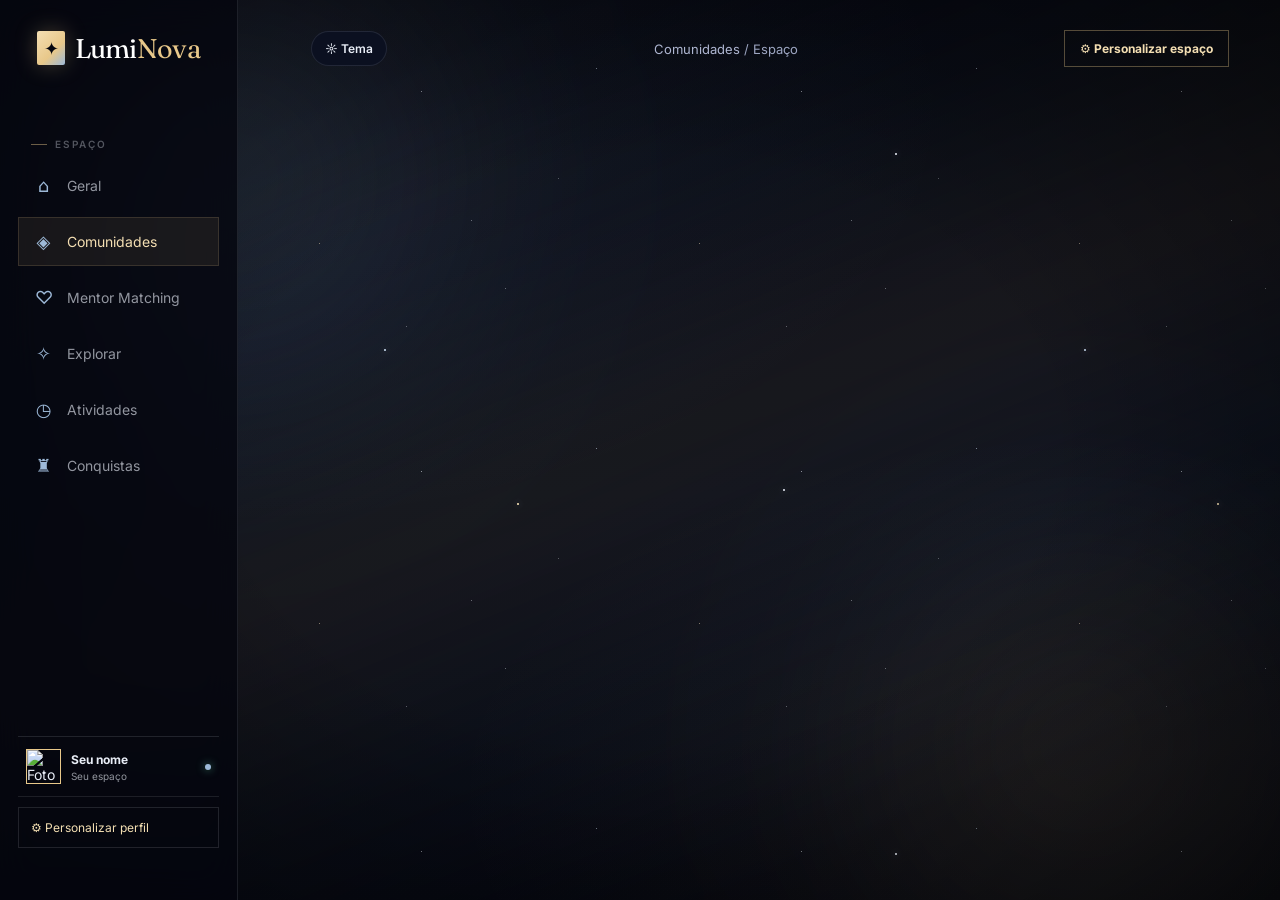
==== commit dd00f8dc: "Add files via upload" ====
--- a/comunidade-detalhe.html
+++ b/comunidade-detalhe.html
@@ -2,4 +2,4 @@
 <div class="sky" aria-hidden="true"><div class="haze haze--north"></div><div class="haze haze--south"></div><div class="belt"></div><div class="stars stars--far"></div><div class="stars stars--near"></div><div class="vignette"></div></div><div class="ln-layout"><aside class="sidebar ln-profile-sidebar">
 <a class="brand" href="perfil.html" aria-label="LumiNova início"><span class="brand-mark">✦</span><span>Lumi<span>Nova</span></span></a>
 <p class="nav-label">ESPAÇO</p><nav class="main-nav"><a href="geral.html" class="nav-link"><span>⌂</span> Geral</a><a href="comunidades.html" class="nav-link active"><span>◈</span> Comunidades</a><a href="mentor-matching.html" class="nav-link"><span>♡</span> Mentor Matching</a><a href="#" class="nav-link" data-construction="Explorar"><span>✧</span> Explorar</a><a href="#" class="nav-link" data-construction="Atividades"><span>◷</span> Atividades</a><a href="#" class="nav-link" data-construction="Conquistas"><span>♜</span> Conquistas</a></nav><div class="sidebar-bottom"><div class="mini-profile"><img id="sideAvatar" src="" alt="Foto de perfil"><div><strong id="sideName">Seu nome</strong><small>Seu espaço</small></div><span class="online-dot"></span></div><a class="settings-link" href="perfil.html" style="text-decoration:none;display:block">⚙ Personalizar perfil</a></div></aside><main class="ln-content"><header class="ln-top"><button type="button" class="ln-theme-toggle" id="lnThemeToggle" aria-label="Alternar tema" title="Alternar modo claro/escuro">☼ Tema</button><div class="ln-crumb"><a href="comunidades.html" style="color:#aeb6d1;text-decoration:none">Comunidades</a> <span> / </span> <span id="detailCrumb">Espaço</span></div><button class="ln-btn ghost" id="customizeCommunity">⚙ Personalizar espaço</button></header><div id="detailRoot"></div>
-<section class="ln-panel ln-tutorial"><div class="ln-panel-head"><h2>Como personalizar sua comunidade</h2><span class="ln-muted">GUIA RÁPIDO</span></div><ol><li>Clique em <strong>Personalizar espaço</strong> no topo da página.</li><li>Edite o nome e a descrição para explicar o propósito do grupo.</li><li>Escolha um tema visual para a capa e a identidade do espaço.</li><li>Defina se a comunidade será pública ou privada com senha.</li><li>Clique em <strong>Salvar alterações</strong>. A página será atualizada e suas mudanças ficarão salvas neste navegador.</li></ol><p class="ln-notice">Dica: use uma descrição clara, regras respeitosas e uma senha que você possa compartilhar com os membros autorizados. Neste protótipo, a senha é apenas uma demonstração local, não segurança de servidor.</p></section></main></div><div class="ln-modal-backdrop" id="customizeModal"><form class="ln-modal" id="customizeForm"><span class="ln-kicker">IDENTIDADE DO ESPAÇO</span><h2>Personalizar comunidade</h2><p>Adapte a página ao estilo do seu grupo. As mudanças ficam salvas neste navegador.</p><div class="ln-field"><label for="editName">Nome</label><input class="ln-input" id="editName" maxlength="50" required></div><div class="ln-field"><label for="editDesc">Descrição</label><textarea id="editDesc" maxlength="180" required></textarea></div><div class="ln-setting-grid"><div class="ln-field"><label for="editTheme">Tema visual</label><select class="ln-input" id="editTheme"><option value="purple">Violeta cósmico</option><option value="blue">Azul digital</option><option value="rose">Rosa criativo</option><option value="green">Verde natureza</option></select></div><div class="ln-field"><label for="editPrivacy">Privacidade</label><select class="ln-input" id="editPrivacy"><option value="public">Pública</option><option value="private">Privada com senha</option></select></div></div><div class="ln-field" id="editPasswordWrap"><label for="editPassword">Definir nova senha (opcional)</label><input class="ln-input" id="editPassword" type="password" minlength="4" placeholder="Deixe vazio para manter a atual"></div><div class="ln-modal-actions"><button type="button" class="ln-btn ghost" data-close>Cancelar</button><button class="ln-btn" type="submit">Salvar alterações</button></div></form></div><div class="ln-modal-backdrop" id="passwordModal"><form class="ln-modal" id="passwordForm"><span class="ln-kicker">ESPAÇO PRIVADO</span><h2>Esta comunidade tem acesso restrito</h2><p>Digite a senha de acesso para entrar neste espaço.</p><div class="ln-field"><label for="accessPassword">Senha</label><input class="ln-input" id="accessPassword" type="password" required autocomplete="current-password"></div><p id="passwordError" style="color:#ff9fbd;display:none">Senha incorreta. Tente novamente.</p><div class="ln-modal-actions"><a href="comunidades.html" class="ln-btn ghost" style="text-decoration:none">Voltar</a><button class="ln-btn" type="submit">Entrar</button></div></form></div><script src="comunidade-app.js" defer></script><script src="comunidade-enhancements.js" defer></script></body></html>+</main></div><script src="https://cdn.jsdelivr.net/npm/@supabase/supabase-js@2"></script><script src="supabase-config.js"></script><script src="luminova-social.js" defer></script></body></html>
--- a/style.css
+++ b/style.css
@@ -3724,3 +3724,93 @@
 body.ln-page.light-mode .ln-post,body.ln-page.light-mode .ln-chat-message,body.ln-page.light-mode .ln-saved-match{background:#f7f8fc;color:#20243a}
 body.ln-page.light-mode .ln-nav-link:hover,body.ln-page.light-mode .nav-link:hover{background:#edf0f8;color:#20243a}
 @media(prefers-reduced-motion:reduce){*,*::before,*::after{animation-duration:.01ms!important;animation-iteration-count:1!important;scroll-behavior:auto!important;transition-duration:.01ms!important}}
+
+/* ============================================================
+   CORREÇÕES (sem alterar o layout existente)
+   ============================================================ */
+
+/* Cadastro abre como sobreposição fixa sobre a tela.
+   A regra genérica .modal (position: relative) estava sobrescrevendo o overlay. */
+#signup.modal {
+  position: fixed;
+  inset: 0;
+  z-index: 80;
+  width: auto;
+  max-width: none;
+  max-height: none;
+  overflow-y: auto;
+  padding: 20px;
+  border: 0;
+  border-radius: 0;
+  box-shadow: none;
+  background: rgba(4, 6, 15, 0.85);
+  backdrop-filter: blur(8px);
+  align-items: center;
+  justify-content: center;
+}
+#signup.modal.open { display: flex; }
+
+/* Perfil: widgets ocultáveis/reordenáveis, estatísticas e conquistas */
+.widget-hidden { display: none !important; }
+.side-card[data-widget] { cursor: grab; }
+.side-card.widget-dragging { opacity: 0.5; }
+.profile-stats {
+  display: flex;
+  flex-wrap: wrap;
+  gap: 10px 26px;
+  margin-top: 14px;
+}
+.profile-stats span {
+  font-size: 11px;
+  color: var(--muted);
+  letter-spacing: 0.04em;
+}
+.profile-stats strong {
+  display: block;
+  font-family: var(--serif);
+  font-size: 20px;
+  font-weight: 400;
+  color: var(--gold-soft);
+}
+.achievement strong { font-size: 12px; font-weight: 500; }
+.achievement small { font-size: 10.5px; color: var(--muted); line-height: 1.4; }
+.achievement.locked { opacity: 0.42; filter: grayscale(0.7); }
+.widget-options {
+  border: 1px solid var(--line);
+  border-radius: var(--radius);
+  padding: 12px 14px;
+  margin: 12px 0;
+}
+.widget-options legend {
+  font-size: 11px;
+  color: var(--muted);
+  letter-spacing: 0.06em;
+  padding: 0 6px;
+}
+.widget-options label {
+  display: flex;
+  align-items: center;
+  gap: 8px;
+  margin: 6px 0;
+  font-size: 13px;
+}
+.widget-options input[type="checkbox"] {
+  width: auto;
+  margin: 0;
+  padding: 0;
+  border: 0;
+  background: none;
+  accent-color: var(--gold);
+}
+
+#accentInput {
+  width: 100%;
+  height: 40px;
+  padding: 4px;
+}
+
+
+/* Ajustes de navegação, pesquisa e progresso do perfil LumiNova */
+.app-shell{min-height:100vh;align-items:stretch}.sidebar{height:100vh;min-height:100vh;position:sticky;top:0;align-self:flex-start;overflow-y:auto;display:flex;flex-direction:column}.sidebar-bottom{margin-top:auto;padding-bottom:22px}.main-content{min-width:0;min-height:100vh;padding-bottom:48px}.content-grid{align-items:start}.left-column,.right-column{min-width:0}.profile-extra-section{margin-top:28px}.ln-profile-search-results{display:none;position:absolute;top:calc(100% + 8px);left:0;right:0;z-index:1000;max-height:360px;overflow:auto;padding:8px;border:1px solid rgba(190,170,255,.22);border-radius:13px;background:#111426;box-shadow:0 18px 45px #0008}.ln-profile-search-results.visible{display:block}.search-box{position:relative}.ln-profile-search-results a{display:grid;gap:4px;padding:10px;border-radius:8px;color:#e9e8f7;text-decoration:none}.ln-profile-search-results a:hover{background:#ffffff0d}.ln-profile-search-results small{color:#b9a2ff;font-size:10px;text-transform:uppercase;letter-spacing:1px}.ln-profile-search-results strong{font-size:12px}.ln-profile-search-results span,.ln-profile-search-results p{font-size:11px;color:#aeb3cb;margin:0}.ln-journey{padding:14px 0 3px}.ln-journey-top{display:flex;justify-content:space-between;gap:8px;font-size:12px;margin-bottom:12px}.ln-journey-top span,.ln-journey small{color:#a6abc4;font-size:11px}.ln-journey-track{height:7px;border-radius:20px;background:#ffffff12;overflow:hidden;margin:9px 0}.ln-journey-track span{display:block;height:100%;border-radius:20px;background:linear-gradient(90deg,#9c87ff,#e8c88a);transition:width .3s}.ln-skill-grid{display:grid;grid-template-columns:repeat(2,minmax(0,1fr));gap:12px}.ln-skill-node{display:flex;gap:12px;align-items:center;padding:16px;border:1px solid #ffffff16;border-radius:13px;background:#ffffff04}.ln-skill-node>span{font-size:23px;color:#9da3ba}.ln-skill-node.unlocked>span{color:#e8c88a}.ln-skill-node>div{flex:1;min-width:0}.ln-skill-node strong{display:block;font-size:12px}.ln-skill-node small{font-size:10px;color:#a6abc4}.community-card{cursor:pointer}.community-card:hover{transform:translateY(-3px)}.profile-stats span{min-width:72px}@media(max-width:900px){.sidebar{height:auto;min-height:0;position:relative;top:auto}.sidebar-bottom{margin-top:20px}.ln-skill-grid{grid-template-columns:1fr}.main-content{padding-bottom:28px}}
+
+.contribution-total{display:grid;place-items:center;min-width:44px;height:44px;padding:0 12px;border:1px solid #e8c88a55;border-radius:12px;color:#e8c88a;font-size:18px}.contributions-feed{display:grid;gap:10px}.contribution-item{display:flex;gap:13px;padding:15px;border:1px solid #ffffff16;border-radius:13px;background:#ffffff04}.contribution-icon{display:grid;place-items:center;flex:0 0 34px;height:34px;border-radius:10px;background:#b9a6ff18;color:#c8b8ff}.contribution-item>div{min-width:0;flex:1}.contribution-item-top{display:flex;justify-content:space-between;gap:10px;font-size:12px}.contribution-item-top time{font-size:10px;color:#9ba2bc}.contribution-item p{margin:7px 0 0;color:#c6c9dc;font-size:12px;line-height:1.6;overflow-wrap:anywhere}
